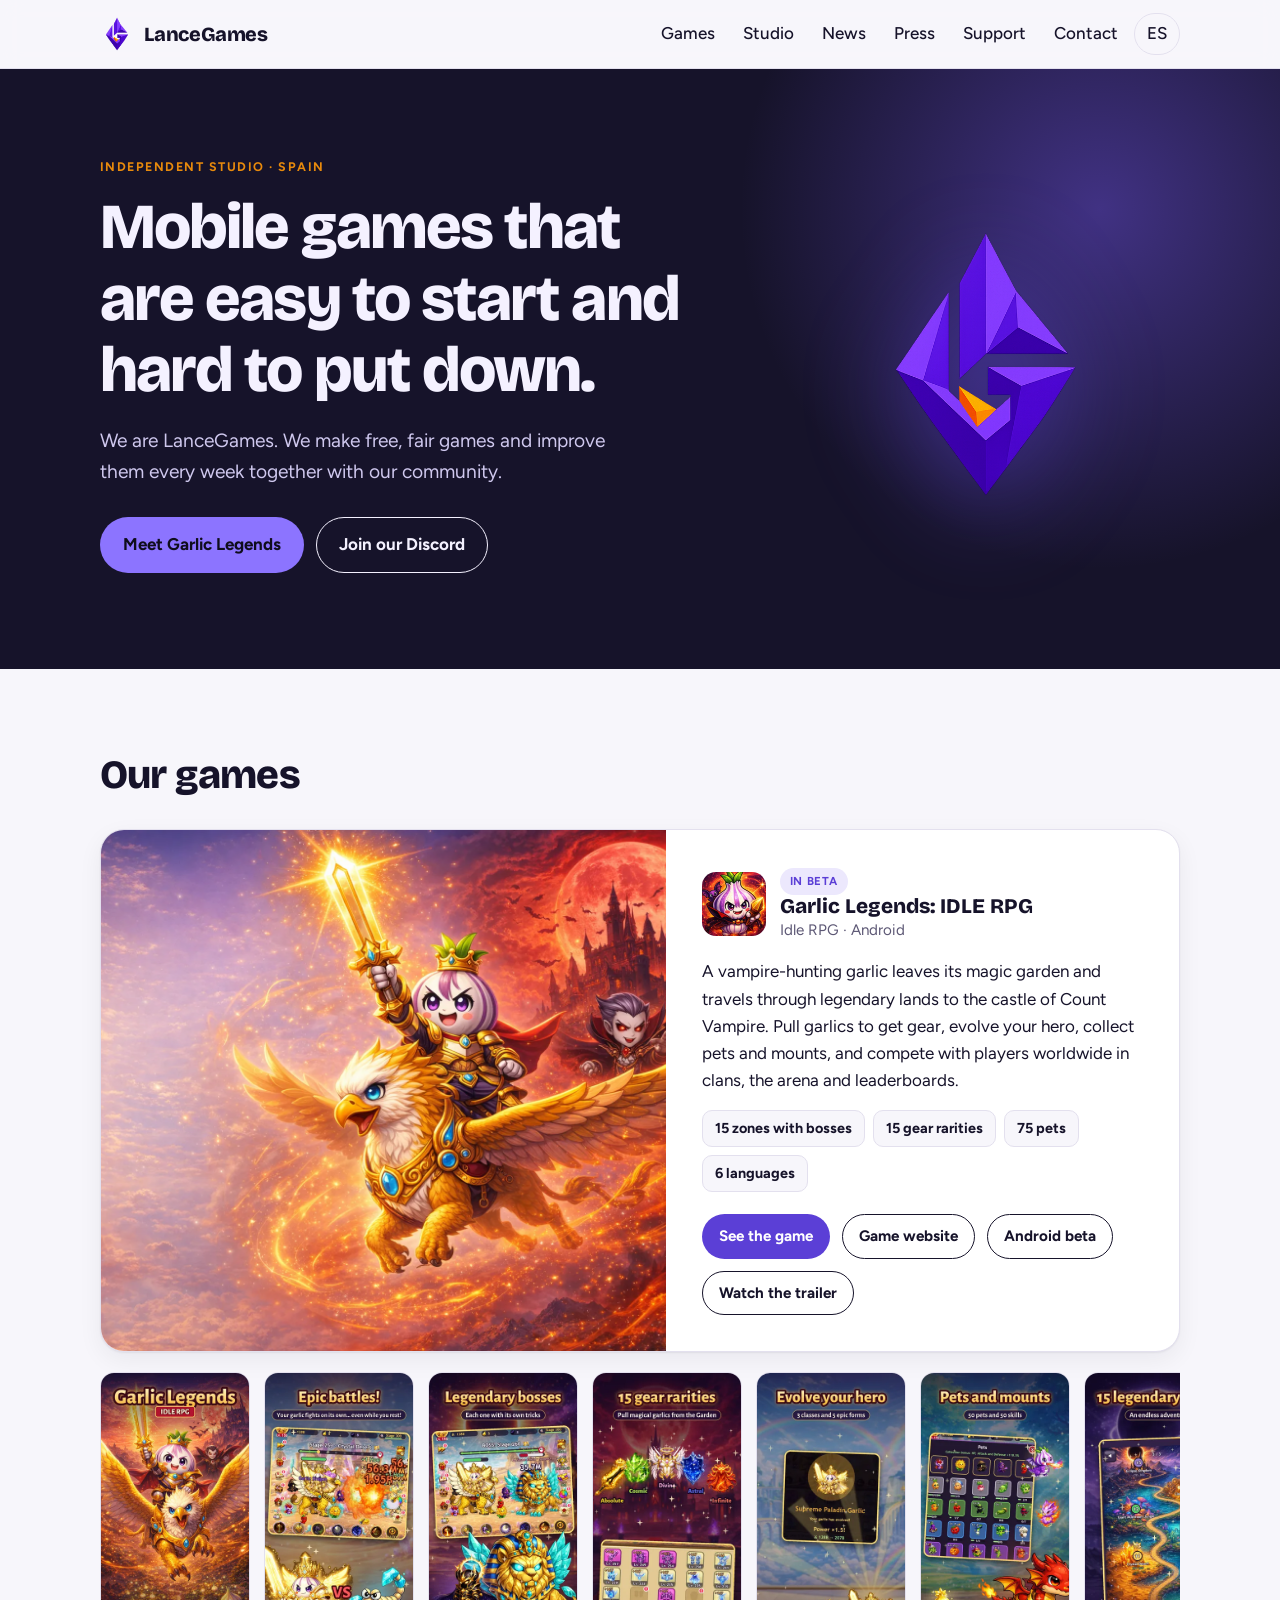
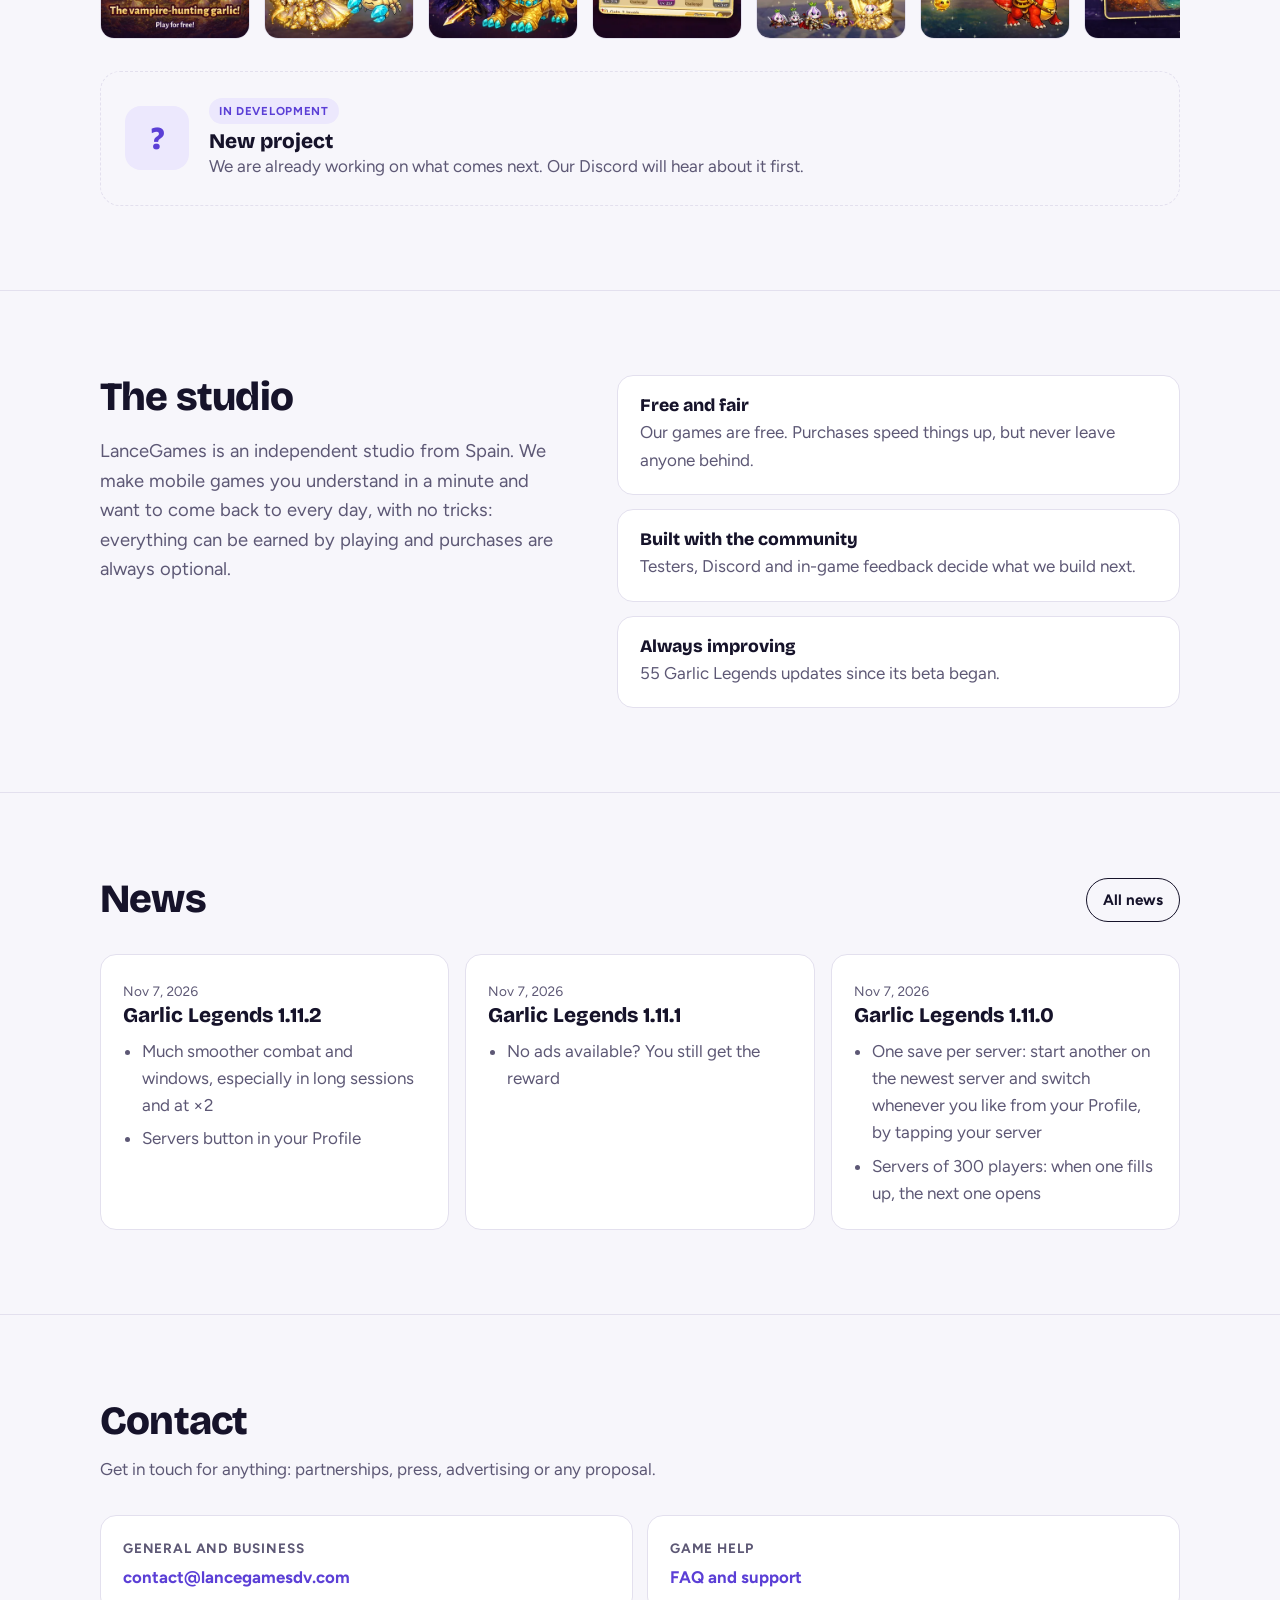
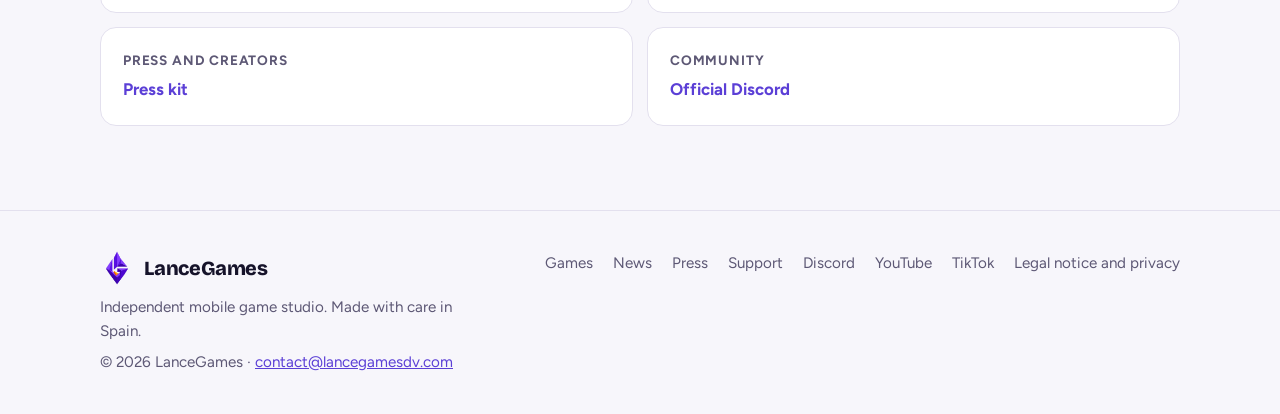
==== index.html @ 0fd57ece "Web al día: 15 zonas, 4 clases con 5 formas, lanzamiento el 30 de noviembre Co-Authored-By: Claude O" ====
<!doctype html>
<html lang="es">
<head>
<meta charset="utf-8">
<meta name="viewport" content="width=device-width, initial-scale=1, viewport-fit=cover">
<meta http-equiv="Content-Security-Policy" content="default-src 'self'; script-src 'self' 'sha256-s/x+4pMxtFVkarsVXzCmoJb3IsAWhH6FkjPe5+Dxxl4='; style-src 'self' 'unsafe-inline'; img-src 'self' data:; font-src 'self'; connect-src 'self'; object-src 'none'; base-uri 'self'; form-action 'none'; upgrade-insecure-requests">
<meta name="referrer" content="strict-origin-when-cross-origin">
<title>LanceGames · Estudio independiente de videojuegos</title>
<meta name="description" content="LanceGames es un estudio independiente español que crea juegos para móvil gratis y justos. Nuestro primer juego es Garlic Legends: IDLE RPG.">
<link rel="canonical" href="https://lancegamesdv.com/"><link rel="alternate" hreflang="es" href="https://lancegamesdv.com/"><link rel="alternate" hreflang="en" href="https://lancegamesdv.com/en/"><link rel="alternate" hreflang="x-default" href="https://lancegamesdv.com/">
<meta property="og:type" content="website"><meta property="og:site_name" content="LanceGames">
<meta property="og:title" content="LanceGames · Estudio independiente de videojuegos"><meta property="og:description" content="LanceGames es un estudio independiente español que crea juegos para móvil gratis y justos. Nuestro primer juego es Garlic Legends: IDLE RPG.">
<meta property="og:url" content="https://lancegamesdv.com/"><meta property="og:image" content="https://lancegamesdv.com/assets/img/og.jpg">
<meta name="twitter:card" content="summary_large_image">
<meta name="theme-color" content="#16132a">
<link rel="icon" type="image/png" sizes="32x32" href="/favicon-32.png"><link rel="icon" type="image/png" sizes="192x192" href="/favicon-192.png">
<link rel="apple-touch-icon" href="/apple-touch-icon.png">
<link rel="preload" href="/assets/fonts/BricolageGrotesque-800-latin.woff2" as="font" type="font/woff2" crossorigin>
<link rel="stylesheet" href="/assets/site.css">
<script type="application/ld+json">{"@context": "https://schema.org", "@type": "Organization", "name": "LanceGames", "url": "https://lancegamesdv.com", "logo": "https://lancegamesdv.com/assets/img/logo.png", "email": "contact@lancegamesdv.com", "sameAs": ["https://discord.gg/Q7ATe9JPTj", "https://www.youtube.com/@LanceGamesDV", "https://www.tiktok.com/@garliclegends"]}</script>
<script>(function(){try{if(localStorage.getItem('lang'))return}catch(e){}var l=(navigator.language||'es').toLowerCase();if(l.indexOf('es')!==0)location.replace('/en/')})();</script>
</head>
<body>
<a class="skip" href="#main">Saltar al contenido</a>
<header class="top"><div class="wrap">
  <a class="brand" href="/"><img src="/assets/img/logo-256.webp" alt="" width="34" height="34">LanceGames</a>
  <button class="menu-btn" type="button" aria-expanded="false" aria-controls="nav">Menú</button>
  <nav class="nav" id="nav" aria-label="Menú">
    <a href="/#juegos">Juegos</a>
    <a href="/#estudio">Estudio</a>
    <a href="/noticias/">Noticias</a>
    <a href="/prensa/">Prensa</a>
    <a href="/soporte/">Soporte</a>
    <a href="/#contacto">Contacto</a>
    <a class="lang" href="/en/" hreflang="en" data-lang-pick="en" lang="en">EN</a>
  </nav>
</div></header>
<main id="main">

<section class="hero"><div class="wrap">
  <div>
    <p class="eyebrow">Estudio independiente · España</p>
    <h1>Juegos para móvil fáciles de empezar y difíciles de soltar.</h1>
    <p class="lead">Somos LanceGames. Hacemos juegos gratis y justos, y los mejoramos cada semana junto a nuestra comunidad.</p>
    <div class="btns"><a class="btn primary" href="#juegos">Conoce Garlic Legends</a><a class="btn ghost" href="https://discord.gg/Q7ATe9JPTj">Únete al Discord</a></div>
  </div>
  <img class="mark" src="/assets/img/logo.png" alt="LanceGames" width="512" height="512">
</div></section>

<section class="block" id="juegos"><div class="wrap">
  <div class="head"><h2>Nuestros juegos</h2></div>
  <article class="game">
    <div class="art"><img src="/assets/img/gl-art.webp" alt="Garlic Legends: IDLE RPG" width="1600" height="1067"></div>
    <div class="info">
      <div class="title"><img src="/assets/img/gl-icon.webp" alt="" width="64" height="64"><div><span class="badge">En beta</span><h3>Garlic Legends: IDLE RPG</h3><p class="genre">RPG idle · Android</p></div></div>
      <p>Un ajo cazavampiros sale de su huerto mágico y viaja por lugares de leyenda hasta el castillo del Conde Vampiro. Arranca ajos para conseguir equipo, evoluciona a tu héroe, colecciona mascotas y monturas, y compite con jugadores de todo el mundo en clanes, arena y clasificaciones.</p>
      <ul class="chips"><li>15 zonas con jefes</li><li>15 rarezas de equipo</li><li>75 mascotas</li><li>6 idiomas</li></ul>
      <div class="btns" style="margin-top:6px">
        <a class="btn primary small" href="/garlic-legends/">Ver el juego</a>
        <a class="btn ghost small" href="/garlic-legends/">Web del juego</a>
        <a class="btn ghost small" href="/garlic-legends/beta/">Beta de Android</a>
        <a class="btn ghost small" href="https://youtu.be/ssCSiaLLrGQ">Ver el tráiler</a>
      </div>
    </div>
  </article>
  <div class="shots"><a href="/assets/img/shot-es-1.jpg"><img src="/assets/img/shot-es-1.webp" alt="Captura de Garlic Legends 1" width="360" height="640" loading="lazy"></a><a href="/assets/img/shot-es-2.jpg"><img src="/assets/img/shot-es-2.webp" alt="Captura de Garlic Legends 2" width="360" height="640" loading="lazy"></a><a href="/assets/img/shot-es-3.jpg"><img src="/assets/img/shot-es-3.webp" alt="Captura de Garlic Legends 3" width="360" height="640" loading="lazy"></a><a href="/assets/img/shot-es-4.jpg"><img src="/assets/img/shot-es-4.webp" alt="Captura de Garlic Legends 4" width="360" height="640" loading="lazy"></a><a href="/assets/img/shot-es-5.jpg"><img src="/assets/img/shot-es-5.webp" alt="Captura de Garlic Legends 5" width="360" height="640" loading="lazy"></a><a href="/assets/img/shot-es-6.jpg"><img src="/assets/img/shot-es-6.webp" alt="Captura de Garlic Legends 6" width="360" height="640" loading="lazy"></a><a href="/assets/img/shot-es-7.jpg"><img src="/assets/img/shot-es-7.webp" alt="Captura de Garlic Legends 7" width="360" height="640" loading="lazy"></a><a href="/assets/img/shot-es-8.jpg"><img src="/assets/img/shot-es-8.webp" alt="Captura de Garlic Legends 8" width="360" height="640" loading="lazy"></a></div>
  <div class="next"><div class="q" aria-hidden="true">?</div><div><span class="badge">En desarrollo</span><h3 style="margin-top:6px">Nuevo proyecto</h3><p>Ya estamos pensando en el siguiente. Lo contaremos primero en nuestro Discord.</p></div></div>
</div></section>

<section class="block" id="estudio"><div class="wrap studio">
  <div style="display:grid;gap:18px"><h2>El estudio</h2><p style="font-size:1.15rem;color:var(--muted)">LanceGames es un estudio independiente de España. Creamos juegos para móvil que se entienden en un minuto y que dan ganas de volver cada día, sin trampas: todo se puede conseguir jugando y las compras son siempre opcionales.</p></div>
  <div class="values"><div class="value"><h3>Gratis y justo</h3><p>Nuestros juegos son gratis. Lo que se compra adelanta, pero nunca deja a nadie fuera.</p></div><div class="value"><h3>Con la comunidad</h3><p>Probadores, Discord y comentarios desde el propio juego deciden qué hacemos después.</p></div><div class="value"><h3>Siempre mejorando</h3><p>55 actualizaciones de Garlic Legends desde que empezó su beta.</p></div></div>
</div></section>

<section class="block" id="noticias"><div class="wrap">
  <div class="head"><h2>Noticias</h2><a class="btn ghost small" href="/noticias/">Todas las noticias</a></div>
  <div class="news"><article class="post"><div><time datetime="2026-11-07">7 nov 2026</time><h3>Garlic Legends 1.11.2</h3></div><ul><li>Combate y ventanas mucho más fluidos, sobre todo en partidas largas y con el ×2</li><li>Botón Servidores en el Perfil</li></ul></article><article class="post"><div><time datetime="2026-11-07">7 nov 2026</time><h3>Garlic Legends 1.11.1</h3></div><ul><li>Si no hay ningún anuncio disponible, ahora recibes el premio igualmente</li></ul></article><article class="post"><div><time datetime="2026-11-07">7 nov 2026</time><h3>Garlic Legends 1.11.0</h3></div><ul><li>Una partida por servidor: empieza otra en el servidor nuevo y cambia cuando quieras desde el Perfil, tocando tu servidor</li><li>Servidores de 300 jugadores: al llenarse uno, se abre el siguiente</li></ul></article></div>
</div></section>

<section class="block" id="contacto"><div class="wrap">
  <div class="head"><div style="display:grid;gap:12px"><h2>Contacto</h2><p>Escríbenos para lo que necesites: colaboraciones, prensa, publicidad o cualquier propuesta.</p></div></div>
  <div class="contact"><a class="card-link" href="mailto:contact@lancegamesdv.com"><span>General y negocios</span><strong>contact@lancegamesdv.com</strong></a><a class="card-link" href="/soporte/"><span>Ayuda con el juego</span><strong>Preguntas frecuentes y soporte</strong></a><a class="card-link" href="/prensa/"><span>Prensa y creadores</span><strong>Kit de prensa</strong></a><a class="card-link" href="https://discord.gg/Q7ATe9JPTj"><span>Comunidad</span><strong>Discord oficial</strong></a></div>
</div></section>

</main>
<footer><div class="wrap">
  <div><a class="brand" href="/"><img src="/assets/img/logo-256.webp" alt="" width="34" height="34">LanceGames</a>
  <p style="margin-top:10px">Estudio independiente de videojuegos para móvil. Hecho con cariño en España.</p>
  <p style="margin-top:6px">© 2026 LanceGames · <a href="mailto:contact@lancegamesdv.com">contact@lancegamesdv.com</a></p></div>
  <nav aria-label="footer"><a href="/#juegos">Juegos</a><a href="/noticias/">Noticias</a><a href="/prensa/">Prensa</a><a href="/soporte/">Soporte</a><a href="https://discord.gg/Q7ATe9JPTj">Discord</a><a href="https://www.youtube.com/@LanceGamesDV">YouTube</a><a href="https://www.tiktok.com/@garliclegends">TikTok</a><a href="/legal/">Aviso legal y privacidad</a></nav>
</div></footer>
<script src="/assets/site.js" defer></script>
</body>
</html>
---- assets/site.css ----
@font-face{font-family:'Bricolage Grotesque';font-style:normal;font-weight:600;font-display:swap;src:url(/assets/fonts/BricolageGrotesque-600-latin-ext.woff2) format('woff2');unicode-range:U+0100-02BA, U+02BD-02C5, U+02C7-02CC, U+02CE-02D7, U+02DD-02FF, U+0304, U+0308, U+0329, U+1D00-1DBF, U+1E00-1E9F, U+1EF2-1EFF, U+2020, U+20A0-20AB, U+20AD-20C4, U+2113, U+2C60-2C7F, U+A720-A7FF;}
@font-face{font-family:'Bricolage Grotesque';font-style:normal;font-weight:600;font-display:swap;src:url(/assets/fonts/BricolageGrotesque-600-latin.woff2) format('woff2');unicode-range:U+0000-00FF, U+0131, U+0152-0153, U+02BB-02BC, U+02C6, U+02DA, U+02DC, U+0304, U+0308, U+0329, U+2000-206F, U+20AC, U+2122, U+2191, U+2193, U+2212, U+2215, U+FEFF, U+FFFD;}
@font-face{font-family:'Bricolage Grotesque';font-style:normal;font-weight:800;font-display:swap;src:url(/assets/fonts/BricolageGrotesque-800-latin-ext.woff2) format('woff2');unicode-range:U+0100-02BA, U+02BD-02C5, U+02C7-02CC, U+02CE-02D7, U+02DD-02FF, U+0304, U+0308, U+0329, U+1D00-1DBF, U+1E00-1E9F, U+1EF2-1EFF, U+2020, U+20A0-20AB, U+20AD-20C4, U+2113, U+2C60-2C7F, U+A720-A7FF;}
@font-face{font-family:'Bricolage Grotesque';font-style:normal;font-weight:800;font-display:swap;src:url(/assets/fonts/BricolageGrotesque-800-latin.woff2) format('woff2');unicode-range:U+0000-00FF, U+0131, U+0152-0153, U+02BB-02BC, U+02C6, U+02DA, U+02DC, U+0304, U+0308, U+0329, U+2000-206F, U+20AC, U+2122, U+2191, U+2193, U+2212, U+2215, U+FEFF, U+FFFD;}
@font-face{font-family:'Figtree';font-style:normal;font-weight:400;font-display:swap;src:url(/assets/fonts/Figtree-400-latin-ext.woff2) format('woff2');unicode-range:U+0100-02BA, U+02BD-02C5, U+02C7-02CC, U+02CE-02D7, U+02DD-02FF, U+0304, U+0308, U+0329, U+1D00-1DBF, U+1E00-1E9F, U+1EF2-1EFF, U+2020, U+20A0-20AB, U+20AD-20C4, U+2113, U+2C60-2C7F, U+A720-A7FF;}
@font-face{font-family:'Figtree';font-style:normal;font-weight:400;font-display:swap;src:url(/assets/fonts/Figtree-400-latin.woff2) format('woff2');unicode-range:U+0000-00FF, U+0131, U+0152-0153, U+02BB-02BC, U+02C6, U+02DA, U+02DC, U+0304, U+0308, U+0329, U+2000-206F, U+20AC, U+2122, U+2191, U+2193, U+2212, U+2215, U+FEFF, U+FFFD;}
@font-face{font-family:'Figtree';font-style:normal;font-weight:500;font-display:swap;src:url(/assets/fonts/Figtree-500-latin-ext.woff2) format('woff2');unicode-range:U+0100-02BA, U+02BD-02C5, U+02C7-02CC, U+02CE-02D7, U+02DD-02FF, U+0304, U+0308, U+0329, U+1D00-1DBF, U+1E00-1E9F, U+1EF2-1EFF, U+2020, U+20A0-20AB, U+20AD-20C4, U+2113, U+2C60-2C7F, U+A720-A7FF;}
@font-face{font-family:'Figtree';font-style:normal;font-weight:500;font-display:swap;src:url(/assets/fonts/Figtree-500-latin.woff2) format('woff2');unicode-range:U+0000-00FF, U+0131, U+0152-0153, U+02BB-02BC, U+02C6, U+02DA, U+02DC, U+0304, U+0308, U+0329, U+2000-206F, U+20AC, U+2122, U+2191, U+2193, U+2212, U+2215, U+FEFF, U+FFFD;}
@font-face{font-family:'Figtree';font-style:normal;font-weight:700;font-display:swap;src:url(/assets/fonts/Figtree-700-latin-ext.woff2) format('woff2');unicode-range:U+0100-02BA, U+02BD-02C5, U+02C7-02CC, U+02CE-02D7, U+02DD-02FF, U+0304, U+0308, U+0329, U+1D00-1DBF, U+1E00-1E9F, U+1EF2-1EFF, U+2020, U+20A0-20AB, U+20AD-20C4, U+2113, U+2C60-2C7F, U+A720-A7FF;}
@font-face{font-family:'Figtree';font-style:normal;font-weight:700;font-display:swap;src:url(/assets/fonts/Figtree-700-latin.woff2) format('woff2');unicode-range:U+0000-00FF, U+0131, U+0152-0153, U+02BB-02BC, U+02C6, U+02DA, U+02DC, U+0304, U+0308, U+0329, U+2000-206F, U+20AC, U+2122, U+2191, U+2193, U+2212, U+2215, U+FEFF, U+FFFD;}

/* Estudio indie limpio: tinta violeta, papel claro, un acento ámbar (sale del logotipo). */
:root{
  --bg:#f7f6fb; --surface:#ffffff; --ink:#16132a; --muted:#5d5875; --line:#e3e0ee;
  --brand:#5b3fd6; --brand-ink:#ffffff; --brand-soft:#ece8fd; --accent:#e88a0c; --hero:#16132a; --hero-ink:#f4f1ff;
  --font-display:'Bricolage Grotesque','Segoe UI',system-ui,sans-serif; --font-body:'Figtree','Segoe UI',system-ui,sans-serif;
  --radius:16px; --shadow:0 1px 2px rgba(22,19,42,.06),0 8px 24px rgba(22,19,42,.06);
}
@media (prefers-color-scheme: dark){:root:not([data-theme="light"]){
  --bg:#0f0d1c; --surface:#18152b; --ink:#f1eefb; --muted:#aaa4c4; --line:#2b2645;
  --brand:#8c74ff; --brand-ink:#0f0d1c; --brand-soft:#241d47; --accent:#f5a524; --hero:#0b0a16; --hero-ink:#f4f1ff;
  --shadow:0 1px 2px rgba(0,0,0,.3),0 8px 24px rgba(0,0,0,.25); color-scheme:dark}}
:root[data-theme="dark"]{
  --bg:#0f0d1c; --surface:#18152b; --ink:#f1eefb; --muted:#aaa4c4; --line:#2b2645;
  --brand:#8c74ff; --brand-ink:#0f0d1c; --brand-soft:#241d47; --accent:#f5a524; --hero:#0b0a16; --hero-ink:#f4f1ff;
  --shadow:0 1px 2px rgba(0,0,0,.3),0 8px 24px rgba(0,0,0,.25); color-scheme:dark}
*{box-sizing:border-box}
html{scroll-behavior:smooth;-webkit-text-size-adjust:100%}
body{margin:0;background:var(--bg);color:var(--ink);font:400 17px/1.6 var(--font-body)}
img{max-width:100%;height:auto;display:block}
a{color:var(--brand)}
a:focus-visible,button:focus-visible,summary:focus-visible{outline:3px solid var(--accent);outline-offset:3px;border-radius:6px}
.wrap{max-width:1120px;margin-inline:auto;padding-left:max(20px,env(safe-area-inset-left,0px));padding-right:max(20px,env(safe-area-inset-right,0px))}
.skip{position:absolute;left:-999px;top:8px;background:var(--surface);padding:8px 12px;z-index:30}
.skip:focus{left:12px}
h1,h2,h3{font-family:var(--font-display);line-height:1.12;text-wrap:balance;margin:0}
h2{font-size:clamp(1.8rem,3.2vw,2.5rem);font-weight:800;letter-spacing:-.02em}
h3{font-size:1.3rem;font-weight:800}
p{margin:0}
.eyebrow{font-size:.78rem;font-weight:700;letter-spacing:.12em;text-transform:uppercase;color:var(--accent)}
/* Cabecera */
.top{position:sticky;top:0;z-index:20;background:color-mix(in srgb,var(--bg) 88%,transparent);backdrop-filter:blur(10px);border-bottom:1px solid var(--line)}
body::before{content:"";position:fixed;inset:0 0 auto;height:env(safe-area-inset-top,0px);background:var(--bg);z-index:21}
.top .wrap{display:flex;align-items:center;gap:20px;min-height:68px}
.brand{display:flex;align-items:center;gap:10px;text-decoration:none;color:var(--ink);font:800 1.25rem var(--font-display);letter-spacing:-.01em}
.brand img{width:34px;height:34px}
.nav{display:flex;gap:4px;margin-left:auto;align-items:center}
.nav a{color:var(--ink);text-decoration:none;font-weight:500;padding:8px 12px;border-radius:999px}
.nav a:hover{background:var(--brand-soft)}
.lang{font-weight:700;border:1px solid var(--line);padding:6px 12px!important}
.menu-btn{display:none;margin-left:auto;background:none;border:1px solid var(--line);color:var(--ink);border-radius:999px;padding:8px 14px;font:600 .95rem var(--font-body);cursor:pointer}
@media (max-width:820px){
  .menu-btn{display:block}
  .nav{display:none;position:absolute;left:0;right:0;top:100%;flex-direction:column;align-items:stretch;background:var(--bg);border-bottom:1px solid var(--line);padding:8px max(20px,env(safe-area-inset-right,0px)) 16px max(20px,env(safe-area-inset-left,0px));gap:2px}
  .nav.open{display:flex}
  .nav a{padding:12px}
  .lang{align-self:flex-start}
}
/* Portada */
.hero{background:var(--hero);color:var(--hero-ink);position:relative;overflow:hidden}
.hero::after{content:"";position:absolute;width:720px;height:720px;right:-180px;top:-220px;background:radial-gradient(closest-side,rgba(124,92,255,.42),transparent);pointer-events:none}
.hero .wrap{display:grid;grid-template-columns:1.25fr .75fr;gap:40px;align-items:center;padding-block:88px 96px;position:relative;z-index:1}
.hero h1{font-size:clamp(2.3rem,5.2vw,4rem);font-weight:800;letter-spacing:-.03em;margin-top:14px}
.hero p.lead{font-size:1.2rem;color:#cfc8ee;margin-top:20px;max-width:46ch}
.hero .mark{justify-self:center;width:min(300px,70%);filter:drop-shadow(0 20px 50px rgba(110,80,255,.45))}
.btns{display:flex;flex-wrap:wrap;gap:12px;margin-top:30px}
.btn{display:inline-flex;align-items:center;gap:8px;padding:13px 22px;border-radius:999px;font-weight:700;text-decoration:none;border:1.5px solid transparent;transition:transform .15s ease}
.btn:hover{transform:translateY(-1px)}
.btn.primary{background:var(--brand);color:var(--brand-ink)}
.hero .btn.primary{background:#8c74ff;color:#0f0d1c}
.btn.ghost{border-color:currentColor;color:inherit}
.btn.small{padding:9px 16px;font-size:.95rem}
@media (max-width:820px){.hero .wrap{grid-template-columns:1fr;padding-block:56px 64px}.hero .mark{order:-1;width:140px;justify-self:start}}
/* Secciones */
section.block{padding-block:84px}
section.block + section.block{border-top:1px solid var(--line)}
.head{display:flex;justify-content:space-between;align-items:end;gap:16px;flex-wrap:wrap;margin-bottom:32px}
.head p{color:var(--muted);max-width:60ch}
/* Juego destacado */
.game{display:grid;grid-template-columns:1.1fr 1fr;background:var(--surface);border:1px solid var(--line);border-radius:24px;overflow:hidden;box-shadow:var(--shadow)}
.game .art{position:relative;min-height:320px;background:#1b1238}
.game .art img{width:100%;height:100%;object-fit:cover}
.game .info{padding:36px;display:grid;gap:16px;align-content:start}
.game .title{display:flex;gap:14px;align-items:center}
.game .title img{width:64px;height:64px;border-radius:14px}
.game .genre{color:var(--muted);font-size:.95rem}
.badge{display:inline-block;font-size:.72rem;font-weight:700;letter-spacing:.06em;text-transform:uppercase;padding:4px 10px;border-radius:999px;background:var(--brand-soft);color:var(--brand)}
.chips{display:flex;flex-wrap:wrap;gap:8px;padding:0;margin:0;list-style:none}
.chips li{font-size:.9rem;font-weight:600;padding:6px 12px;border-radius:10px;background:var(--bg);border:1px solid var(--line)}
@media (max-width:900px){.game{grid-template-columns:1fr}.game .info{padding:24px}}
.shots{display:grid;grid-auto-flow:column;grid-auto-columns:minmax(150px,1fr);gap:14px;overflow-x:auto;padding:20px 2px 8px;scroll-snap-type:x mandatory}
.shots a{scroll-snap-align:start;border-radius:14px;overflow:hidden;border:1px solid var(--line);aspect-ratio:9/16;background:var(--surface)}
.shots img{width:100%;height:100%;object-fit:cover}
.next{margin-top:24px;display:flex;gap:20px;align-items:center;padding:24px;border:1.5px dashed var(--line);border-radius:20px}
.next .q{flex:none;width:64px;height:64px;border-radius:16px;display:grid;place-items:center;background:var(--brand-soft);color:var(--brand);font:800 2rem var(--font-display)}
.next p{color:var(--muted)}
/* Estudio */
.studio{display:grid;grid-template-columns:1fr 1.2fr;gap:48px;align-items:start}
.studio > p{font-size:1.15rem;color:var(--muted)}
.values{display:grid;gap:14px}
.value{padding:20px 22px;background:var(--surface);border:1px solid var(--line);border-radius:var(--radius)}
.value h3{font-size:1.1rem;margin-bottom:4px}
.value p{color:var(--muted)}
@media (max-width:820px){.studio{grid-template-columns:1fr;gap:28px}}
/* Noticias */
.news{display:grid;grid-template-columns:repeat(auto-fit,minmax(min(100%,300px),1fr));gap:16px}
.post{background:var(--surface);border:1px solid var(--line);border-radius:var(--radius);padding:22px;display:grid;gap:10px;align-content:start}
.post time{font-size:.85rem;color:var(--muted);font-variant-numeric:tabular-nums}
.post ul{margin:0;padding-left:1.1em;color:var(--muted);display:grid;gap:6px}
.list .post{grid-template-columns:180px 1fr;gap:24px}
.list .news{grid-template-columns:1fr}
@media (max-width:700px){.list .post{grid-template-columns:1fr;gap:8px}}
/* Contacto */
.contact{display:grid;grid-template-columns:repeat(auto-fit,minmax(min(100%,400px),1fr));gap:14px}
.card-link{display:grid;gap:4px;padding:22px;background:var(--surface);border:1px solid var(--line);border-radius:var(--radius);text-decoration:none;color:var(--ink);transition:border-color .15s ease}
.card-link:hover{border-color:var(--brand)}
.card-link span{font-size:.85rem;color:var(--muted);font-weight:600;text-transform:uppercase;letter-spacing:.06em}
.card-link strong{font-size:1.05rem;overflow-wrap:anywhere;color:var(--brand)}
/* Páginas interiores */
.page-head{padding-block:64px 24px}
.page-head h1{font-size:clamp(2.2rem,4.6vw,3.4rem);font-weight:800;letter-spacing:-.03em}
.page-head p{color:var(--muted);font-size:1.15rem;margin-top:14px;max-width:62ch}
.page{padding-bottom:84px;display:grid;gap:56px}
.page section{display:grid;gap:18px}
.facts{display:grid;grid-template-columns:auto 1fr;gap:0;border:1px solid var(--line);border-radius:var(--radius);overflow:hidden;background:var(--surface)}
.facts dt,.facts dd{margin:0;padding:12px 18px;border-bottom:1px solid var(--line)}
.facts dt{font-weight:700;color:var(--muted)}
.facts dd{overflow-wrap:anywhere}
.facts dt:nth-last-of-type(1),.facts dd:last-of-type{border-bottom:0}
@media (max-width:560px){.facts{grid-template-columns:1fr}.facts dt{border-bottom:0;padding-bottom:0}}
.feat{margin:0;padding-left:1.2em;display:grid;gap:8px}
.downloads{display:grid;grid-template-columns:repeat(auto-fit,minmax(min(100%,220px),1fr));gap:14px}
.dl{background:var(--surface);border:1px solid var(--line);border-radius:var(--radius);padding:14px;display:grid;gap:10px}
.dl .thumb{aspect-ratio:16/10;border-radius:10px;background:var(--bg) center/contain no-repeat;border:1px solid var(--line)}
.trailer{position:relative;display:block;border-radius:20px;overflow:hidden;max-width:760px;border:1px solid var(--line)}
.trailer::after{content:"▶";position:absolute;inset:0;margin:auto;width:76px;height:76px;border-radius:50%;display:grid;place-items:center;background:rgba(15,13,28,.75);color:#fff;font-size:1.8rem;padding-left:6px}
.gallery{display:grid;grid-template-columns:repeat(auto-fill,minmax(150px,1fr));gap:14px}
.gallery a{border-radius:14px;overflow:hidden;border:1px solid var(--line);aspect-ratio:9/16}
.gallery img{width:100%;height:100%;object-fit:cover}
details{background:var(--surface);border:1px solid var(--line);border-radius:var(--radius);padding:0 20px}
summary{cursor:pointer;font-weight:700;padding:18px 0;list-style:none;display:flex;justify-content:space-between;gap:16px}
summary::after{content:"+";color:var(--brand);font-size:1.3rem;line-height:1}
details[open] summary::after{content:"–"}
details p{padding-bottom:18px;color:var(--muted)}
.faq{display:grid;gap:10px;max-width:820px}
.prose{max-width:760px;display:grid;gap:14px;color:var(--muted)}
.prose h2{color:var(--ink);font-size:1.5rem;margin-top:12px}
/* Pie */
footer{border-top:1px solid var(--line);padding-block:40px;color:var(--muted);font-size:.95rem}
footer .wrap{display:grid;grid-template-columns:1.2fr 2fr;gap:28px}
footer nav{display:flex;flex-wrap:wrap;gap:8px 20px;justify-content:flex-end;align-content:start}
footer nav a{color:var(--muted);text-decoration:none}
footer nav a:hover{color:var(--ink)}
@media (max-width:700px){footer .wrap{grid-template-columns:1fr}footer nav{justify-content:flex-start}}
@media (prefers-reduced-motion: reduce){html{scroll-behavior:auto}.btn{transition:none}}
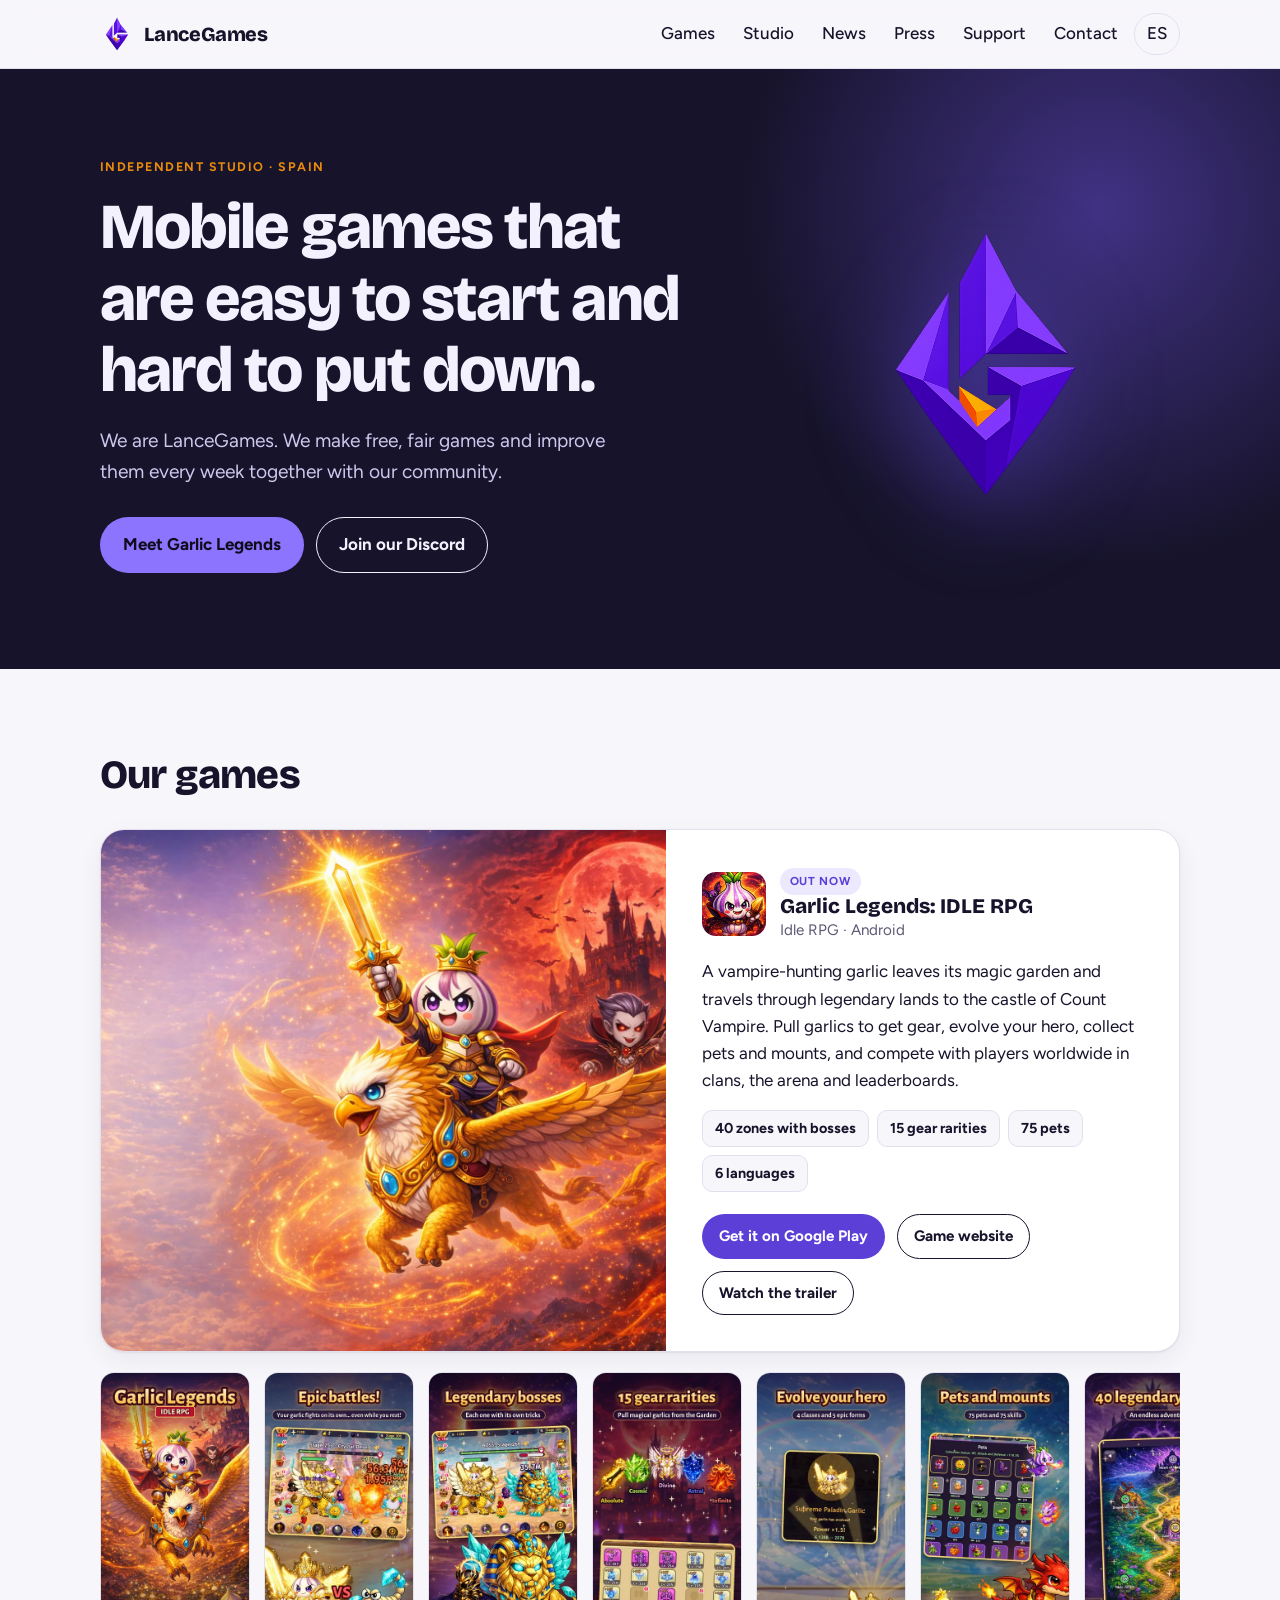
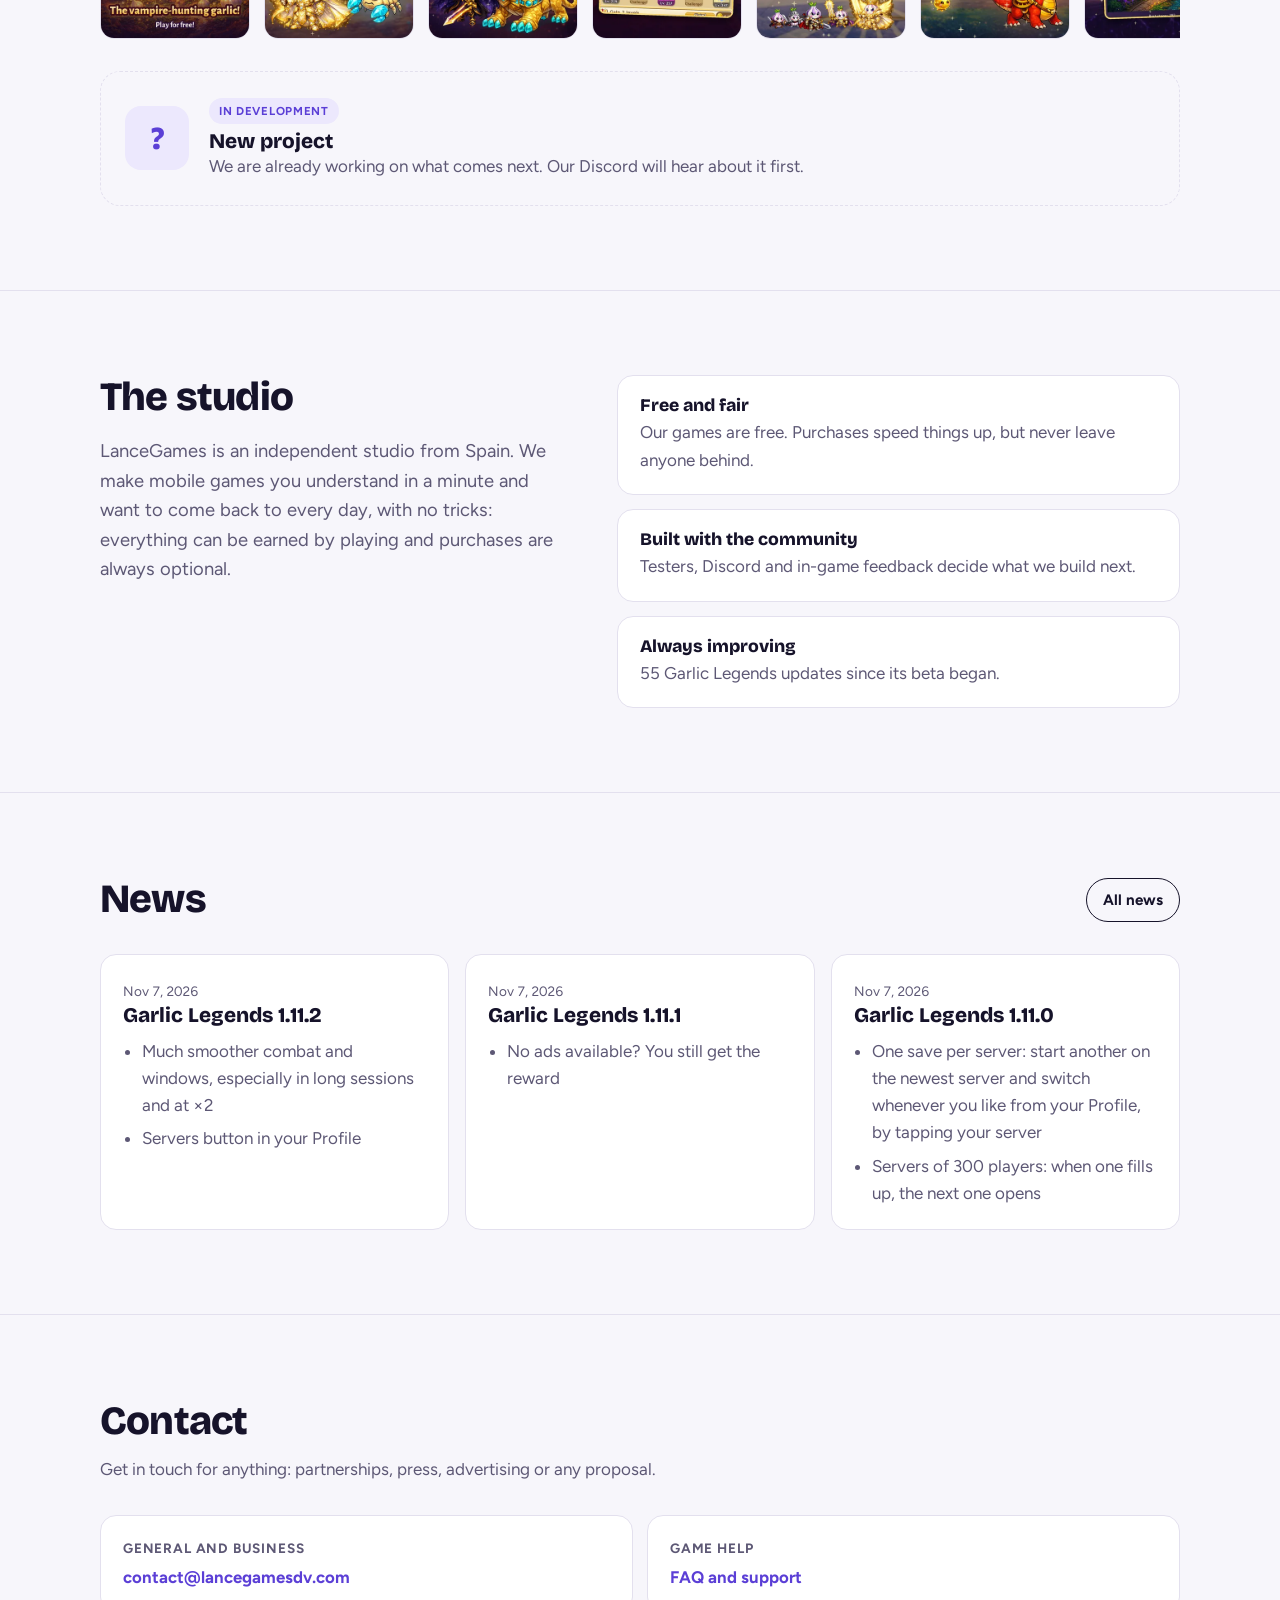
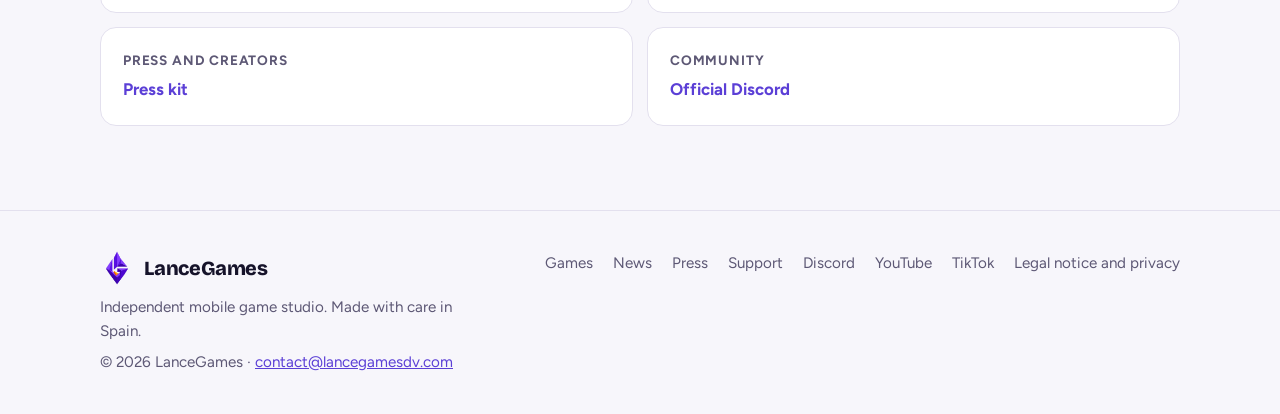
==== commit 5d2ea6f2: "Garlic Legends ya disponible en Google Play" ====
--- a/index.html
+++ b/index.html
@@ -52,13 +52,13 @@
   <article class="game">
     <div class="art"><img src="/assets/img/gl-art.webp" alt="Garlic Legends: IDLE RPG" width="1600" height="1067"></div>
     <div class="info">
-      <div class="title"><img src="/assets/img/gl-icon.webp" alt="" width="64" height="64"><div><span class="badge">En beta</span><h3>Garlic Legends: IDLE RPG</h3><p class="genre">RPG idle · Android</p></div></div>
+      <div class="title"><img src="/assets/img/gl-icon.webp" alt="" width="64" height="64"><div><span class="badge">Ya disponible</span><h3>Garlic Legends: IDLE RPG</h3><p class="genre">RPG idle · Android</p></div></div>
       <p>Un ajo cazavampiros sale de su huerto mágico y viaja por lugares de leyenda hasta el castillo del Conde Vampiro. Arranca ajos para conseguir equipo, evoluciona a tu héroe, colecciona mascotas y monturas, y compite con jugadores de todo el mundo en clanes, arena y clasificaciones.</p>
-      <ul class="chips"><li>15 zonas con jefes</li><li>15 rarezas de equipo</li><li>75 mascotas</li><li>6 idiomas</li></ul>
+      <ul class="chips"><li>40 zonas con jefes</li><li>15 rarezas de equipo</li><li>75 mascotas</li><li>6 idiomas</li></ul>
       <div class="btns" style="margin-top:6px">
-        <a class="btn primary small" href="/garlic-legends/">Ver el juego</a>
+        <a class="btn primary small" href="https://play.google.com/store/apps/details?id=com.garliclegends.idlerpg">Descargar en Google Play</a>
         <a class="btn ghost small" href="/garlic-legends/">Web del juego</a>
-        <a class="btn ghost small" href="/garlic-legends/beta/">Beta de Android</a>
+        
         <a class="btn ghost small" href="https://youtu.be/ssCSiaLLrGQ">Ver el tráiler</a>
       </div>
     </div>
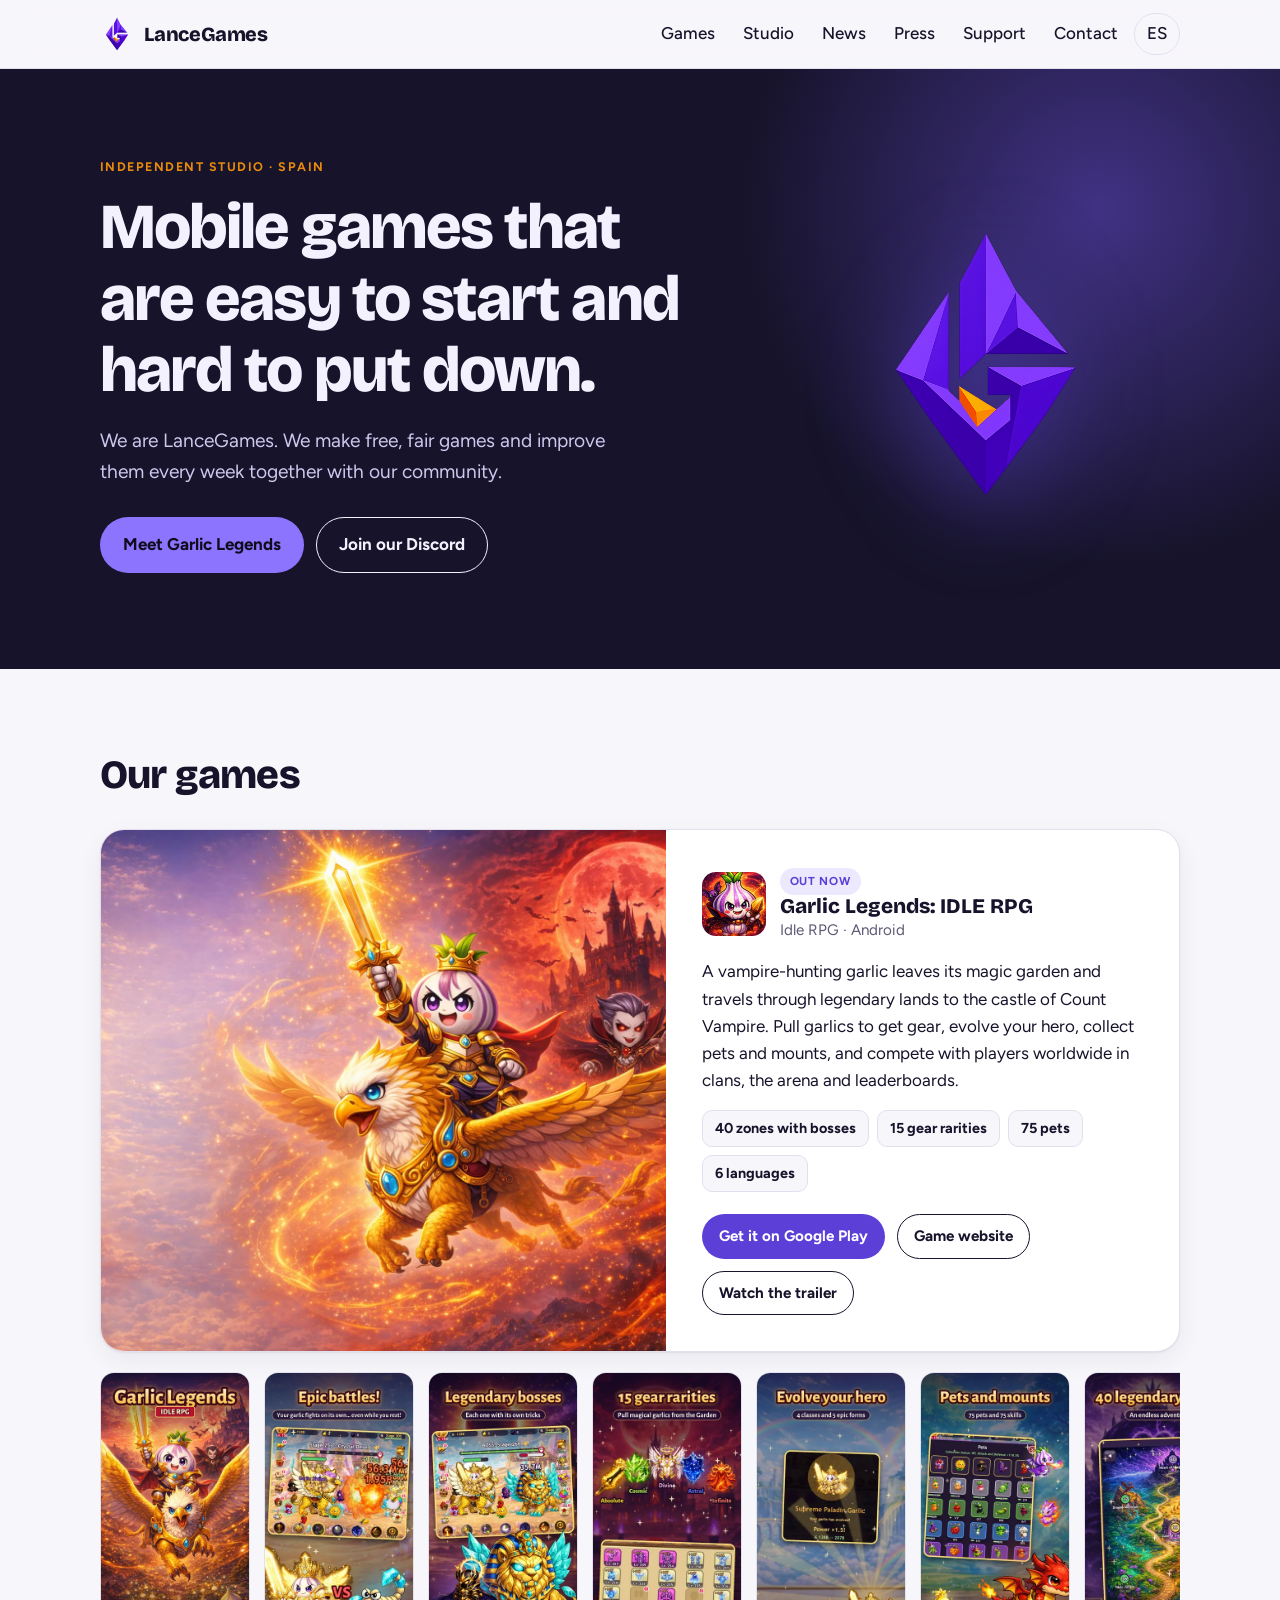
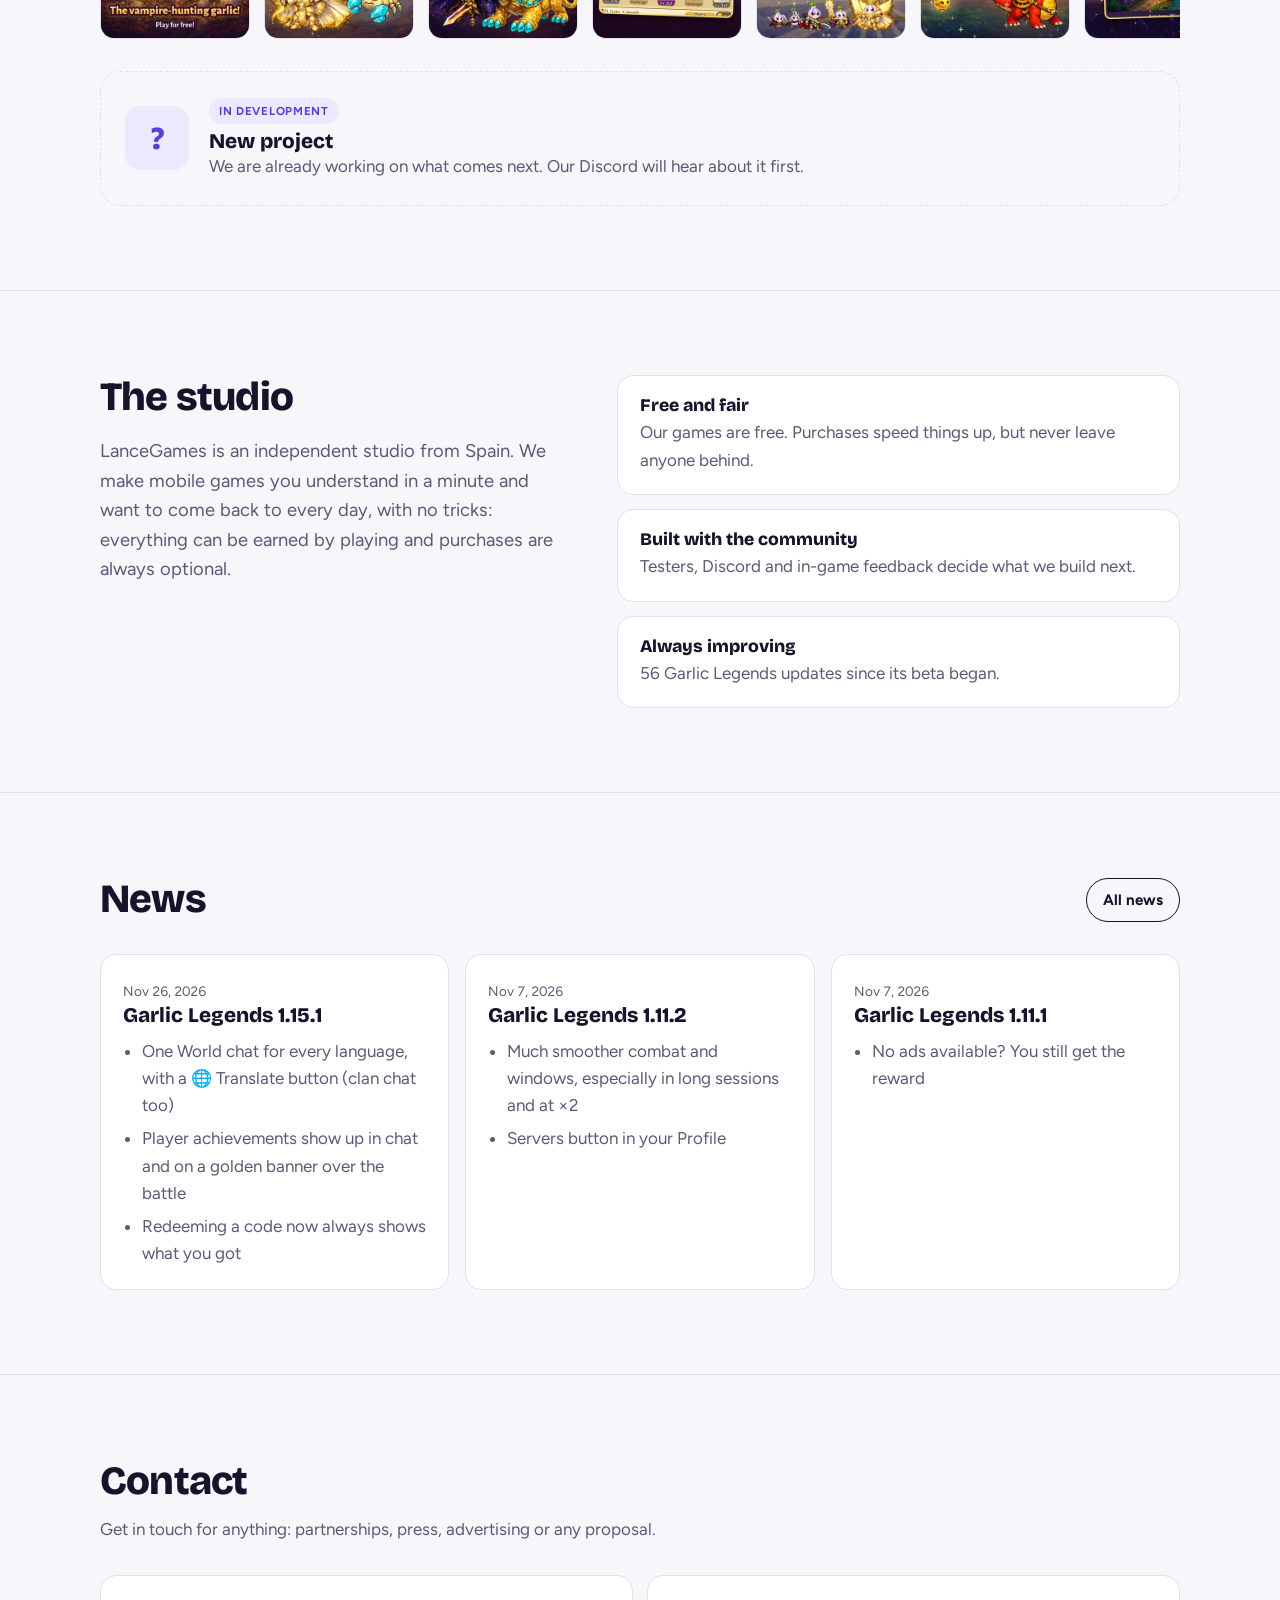
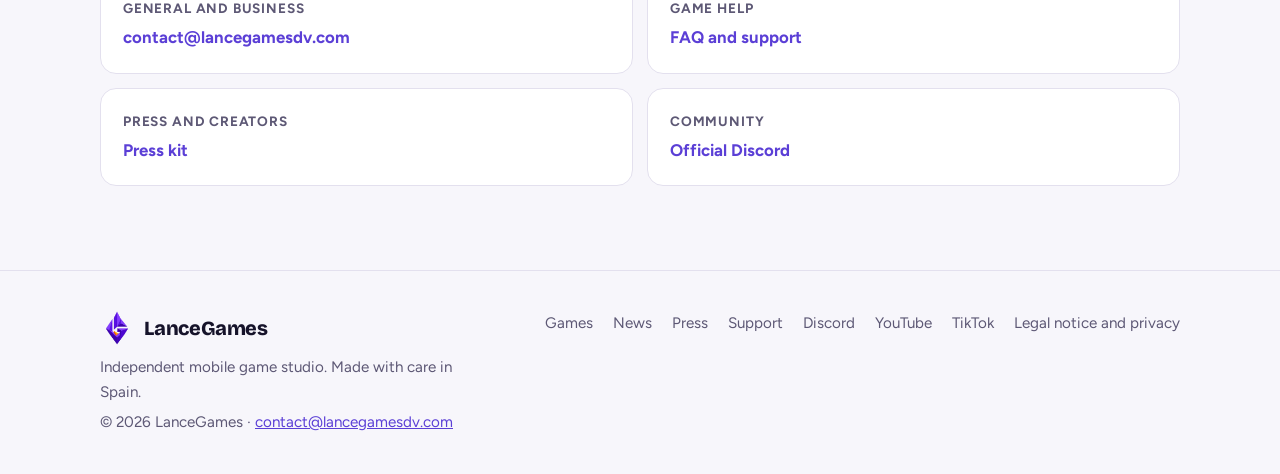
==== commit 5e704a75: "Novedades de la versión 1.15.1" ====
--- a/index.html
+++ b/index.html
@@ -59,7 +59,7 @@
         <a class="btn primary small" href="https://play.google.com/store/apps/details?id=com.garliclegends.idlerpg">Descargar en Google Play</a>
         <a class="btn ghost small" href="/garlic-legends/">Web del juego</a>
         
-        <a class="btn ghost small" href="https://youtu.be/ssCSiaLLrGQ">Ver el tráiler</a>
+        <a class="btn ghost small" href="https://youtu.be/VKciVVZRQVk">Ver el tráiler</a>
       </div>
     </div>
   </article>
@@ -69,12 +69,12 @@
 
 <section class="block" id="estudio"><div class="wrap studio">
   <div style="display:grid;gap:18px"><h2>El estudio</h2><p style="font-size:1.15rem;color:var(--muted)">LanceGames es un estudio independiente de España. Creamos juegos para móvil que se entienden en un minuto y que dan ganas de volver cada día, sin trampas: todo se puede conseguir jugando y las compras son siempre opcionales.</p></div>
-  <div class="values"><div class="value"><h3>Gratis y justo</h3><p>Nuestros juegos son gratis. Lo que se compra adelanta, pero nunca deja a nadie fuera.</p></div><div class="value"><h3>Con la comunidad</h3><p>Probadores, Discord y comentarios desde el propio juego deciden qué hacemos después.</p></div><div class="value"><h3>Siempre mejorando</h3><p>55 actualizaciones de Garlic Legends desde que empezó su beta.</p></div></div>
+  <div class="values"><div class="value"><h3>Gratis y justo</h3><p>Nuestros juegos son gratis. Lo que se compra adelanta, pero nunca deja a nadie fuera.</p></div><div class="value"><h3>Con la comunidad</h3><p>Probadores, Discord y comentarios desde el propio juego deciden qué hacemos después.</p></div><div class="value"><h3>Siempre mejorando</h3><p>56 actualizaciones de Garlic Legends desde que empezó su beta.</p></div></div>
 </div></section>
 
 <section class="block" id="noticias"><div class="wrap">
   <div class="head"><h2>Noticias</h2><a class="btn ghost small" href="/noticias/">Todas las noticias</a></div>
-  <div class="news"><article class="post"><div><time datetime="2026-11-07">7 nov 2026</time><h3>Garlic Legends 1.11.2</h3></div><ul><li>Combate y ventanas mucho más fluidos, sobre todo en partidas largas y con el ×2</li><li>Botón Servidores en el Perfil</li></ul></article><article class="post"><div><time datetime="2026-11-07">7 nov 2026</time><h3>Garlic Legends 1.11.1</h3></div><ul><li>Si no hay ningún anuncio disponible, ahora recibes el premio igualmente</li></ul></article><article class="post"><div><time datetime="2026-11-07">7 nov 2026</time><h3>Garlic Legends 1.11.0</h3></div><ul><li>Una partida por servidor: empieza otra en el servidor nuevo y cambia cuando quieras desde el Perfil, tocando tu servidor</li><li>Servidores de 300 jugadores: al llenarse uno, se abre el siguiente</li></ul></article></div>
+  <div class="news"><article class="post"><div><time datetime="2026-11-26">26 nov 2026</time><h3>Garlic Legends 1.15.1</h3></div><ul><li>Un solo chat Mundial para todos los idiomas, con botón 🌐 Traducir (también en el chat del clan)</li><li>Los logros de los jugadores salen en el chat y en una cinta dorada sobre el combate</li><li>Al canjear un código ya se ve siempre lo que te ha dado</li></ul></article><article class="post"><div><time datetime="2026-11-07">7 nov 2026</time><h3>Garlic Legends 1.11.2</h3></div><ul><li>Combate y ventanas mucho más fluidos, sobre todo en partidas largas y con el ×2</li><li>Botón Servidores en el Perfil</li></ul></article><article class="post"><div><time datetime="2026-11-07">7 nov 2026</time><h3>Garlic Legends 1.11.1</h3></div><ul><li>Si no hay ningún anuncio disponible, ahora recibes el premio igualmente</li></ul></article></div>
 </div></section>
 
 <section class="block" id="contacto"><div class="wrap">
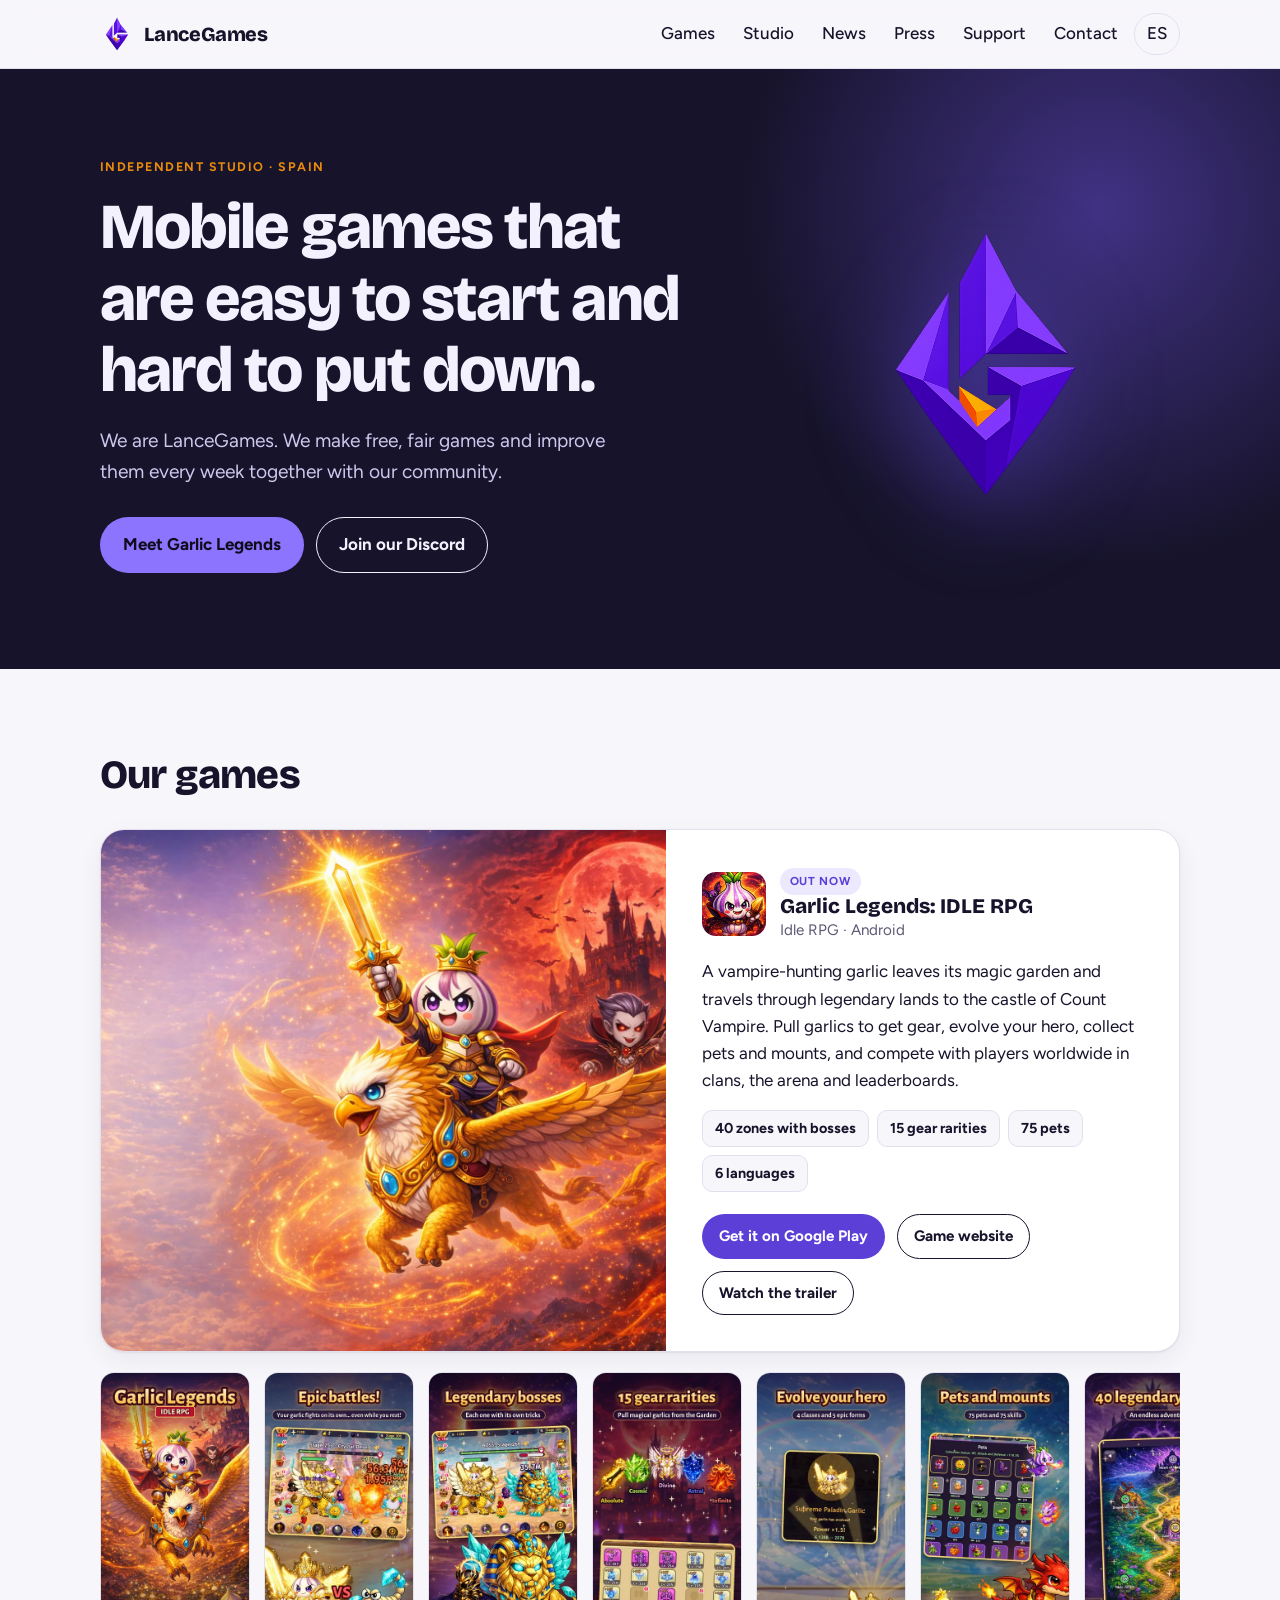
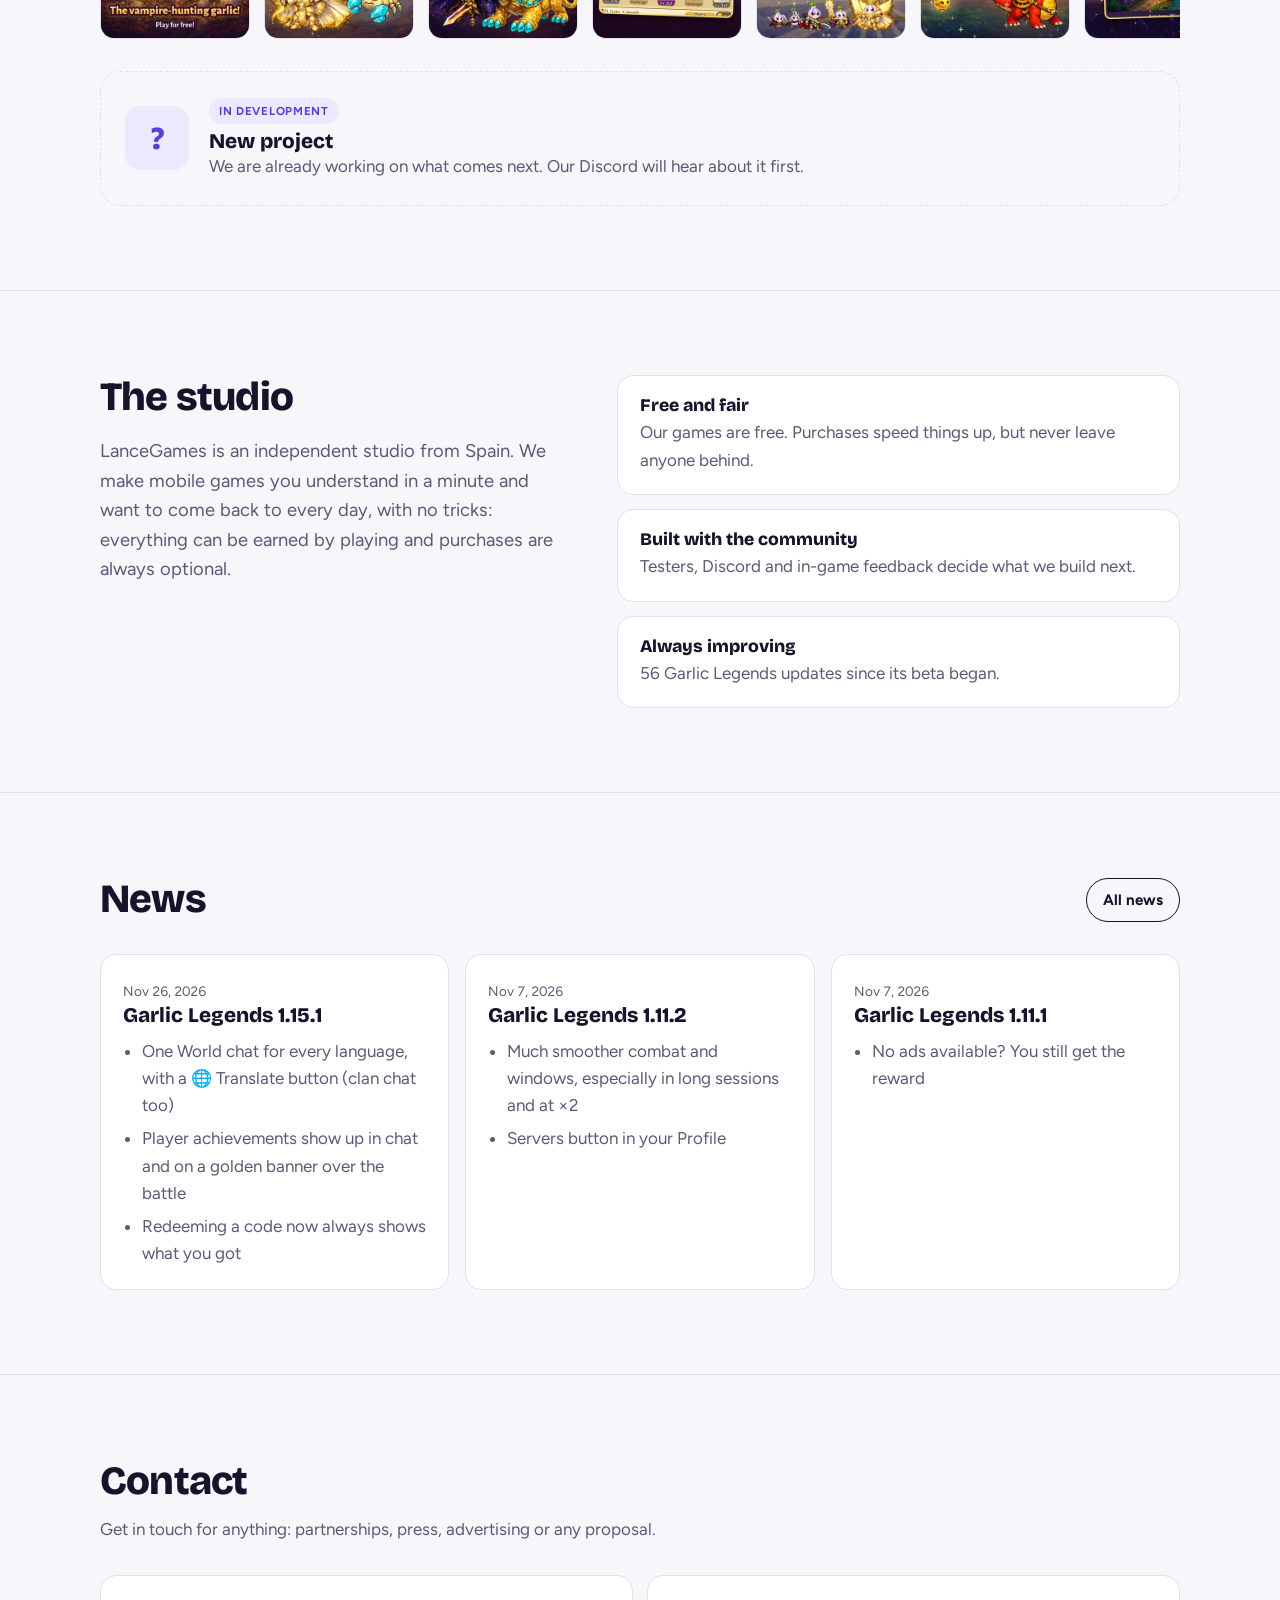
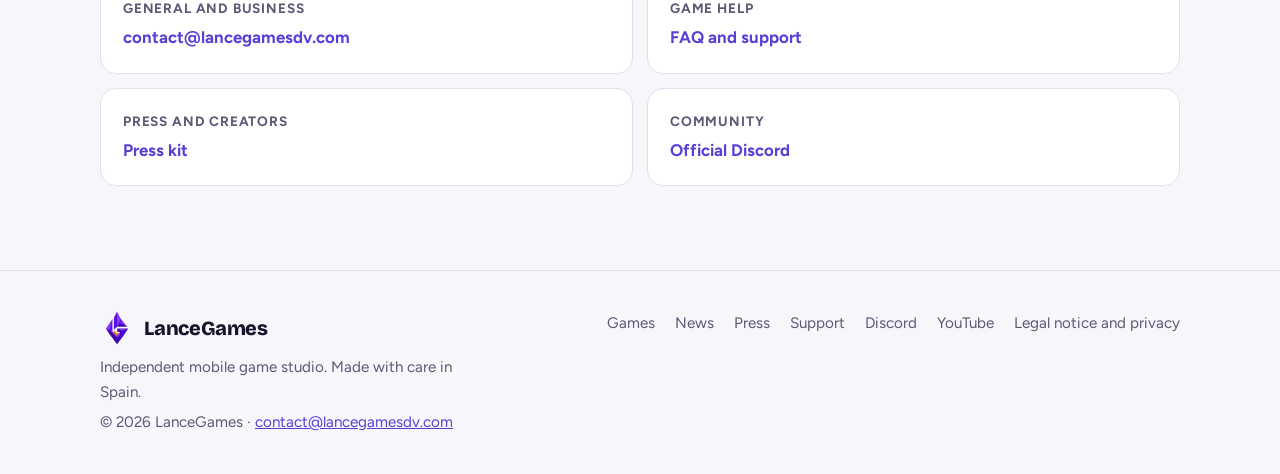
==== commit b27432a7: "Fuera el enlace de TikTok (cuenta cerrada)" ====
--- a/index.html
+++ b/index.html
@@ -17,7 +17,7 @@
 <link rel="apple-touch-icon" href="/apple-touch-icon.png">
 <link rel="preload" href="/assets/fonts/BricolageGrotesque-800-latin.woff2" as="font" type="font/woff2" crossorigin>
 <link rel="stylesheet" href="/assets/site.css">
-<script type="application/ld+json">{"@context": "https://schema.org", "@type": "Organization", "name": "LanceGames", "url": "https://lancegamesdv.com", "logo": "https://lancegamesdv.com/assets/img/logo.png", "email": "contact@lancegamesdv.com", "sameAs": ["https://discord.gg/Q7ATe9JPTj", "https://www.youtube.com/@LanceGamesDV", "https://www.tiktok.com/@garliclegends"]}</script>
+<script type="application/ld+json">{"@context": "https://schema.org", "@type": "Organization", "name": "LanceGames", "url": "https://lancegamesdv.com", "logo": "https://lancegamesdv.com/assets/img/logo.png", "email": "contact@lancegamesdv.com", "sameAs": ["https://discord.gg/Q7ATe9JPTj", "https://www.youtube.com/@LanceGamesDV"]}</script>
 <script>(function(){try{if(localStorage.getItem('lang'))return}catch(e){}var l=(navigator.language||'es').toLowerCase();if(l.indexOf('es')!==0)location.replace('/en/')})();</script>
 </head>
 <body>
@@ -87,7 +87,7 @@
   <div><a class="brand" href="/"><img src="/assets/img/logo-256.webp" alt="" width="34" height="34">LanceGames</a>
   <p style="margin-top:10px">Estudio independiente de videojuegos para móvil. Hecho con cariño en España.</p>
   <p style="margin-top:6px">© 2026 LanceGames · <a href="mailto:contact@lancegamesdv.com">contact@lancegamesdv.com</a></p></div>
-  <nav aria-label="footer"><a href="/#juegos">Juegos</a><a href="/noticias/">Noticias</a><a href="/prensa/">Prensa</a><a href="/soporte/">Soporte</a><a href="https://discord.gg/Q7ATe9JPTj">Discord</a><a href="https://www.youtube.com/@LanceGamesDV">YouTube</a><a href="https://www.tiktok.com/@garliclegends">TikTok</a><a href="/legal/">Aviso legal y privacidad</a></nav>
+  <nav aria-label="footer"><a href="/#juegos">Juegos</a><a href="/noticias/">Noticias</a><a href="/prensa/">Prensa</a><a href="/soporte/">Soporte</a><a href="https://discord.gg/Q7ATe9JPTj">Discord</a><a href="https://www.youtube.com/@LanceGamesDV">YouTube</a><a href="/legal/">Aviso legal y privacidad</a></nav>
 </div></footer>
 <script src="/assets/site.js" defer></script>
 </body>
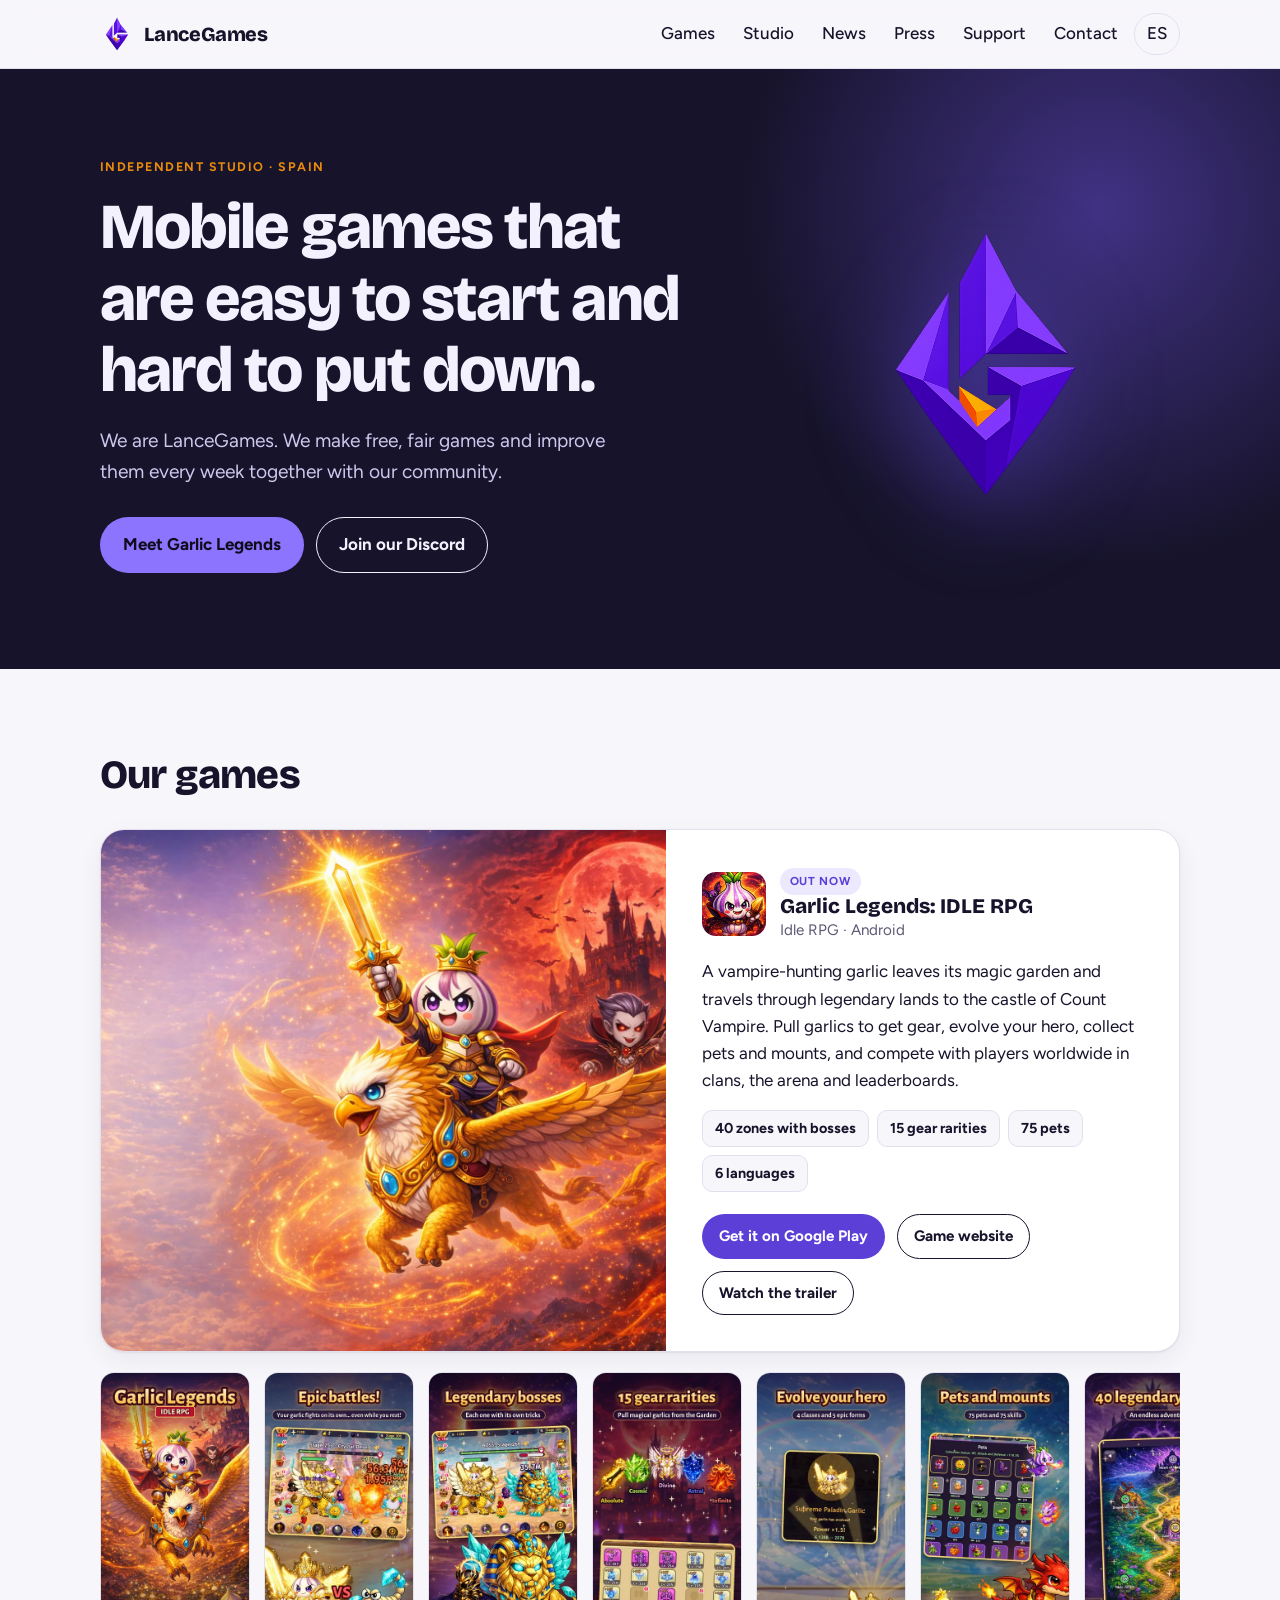
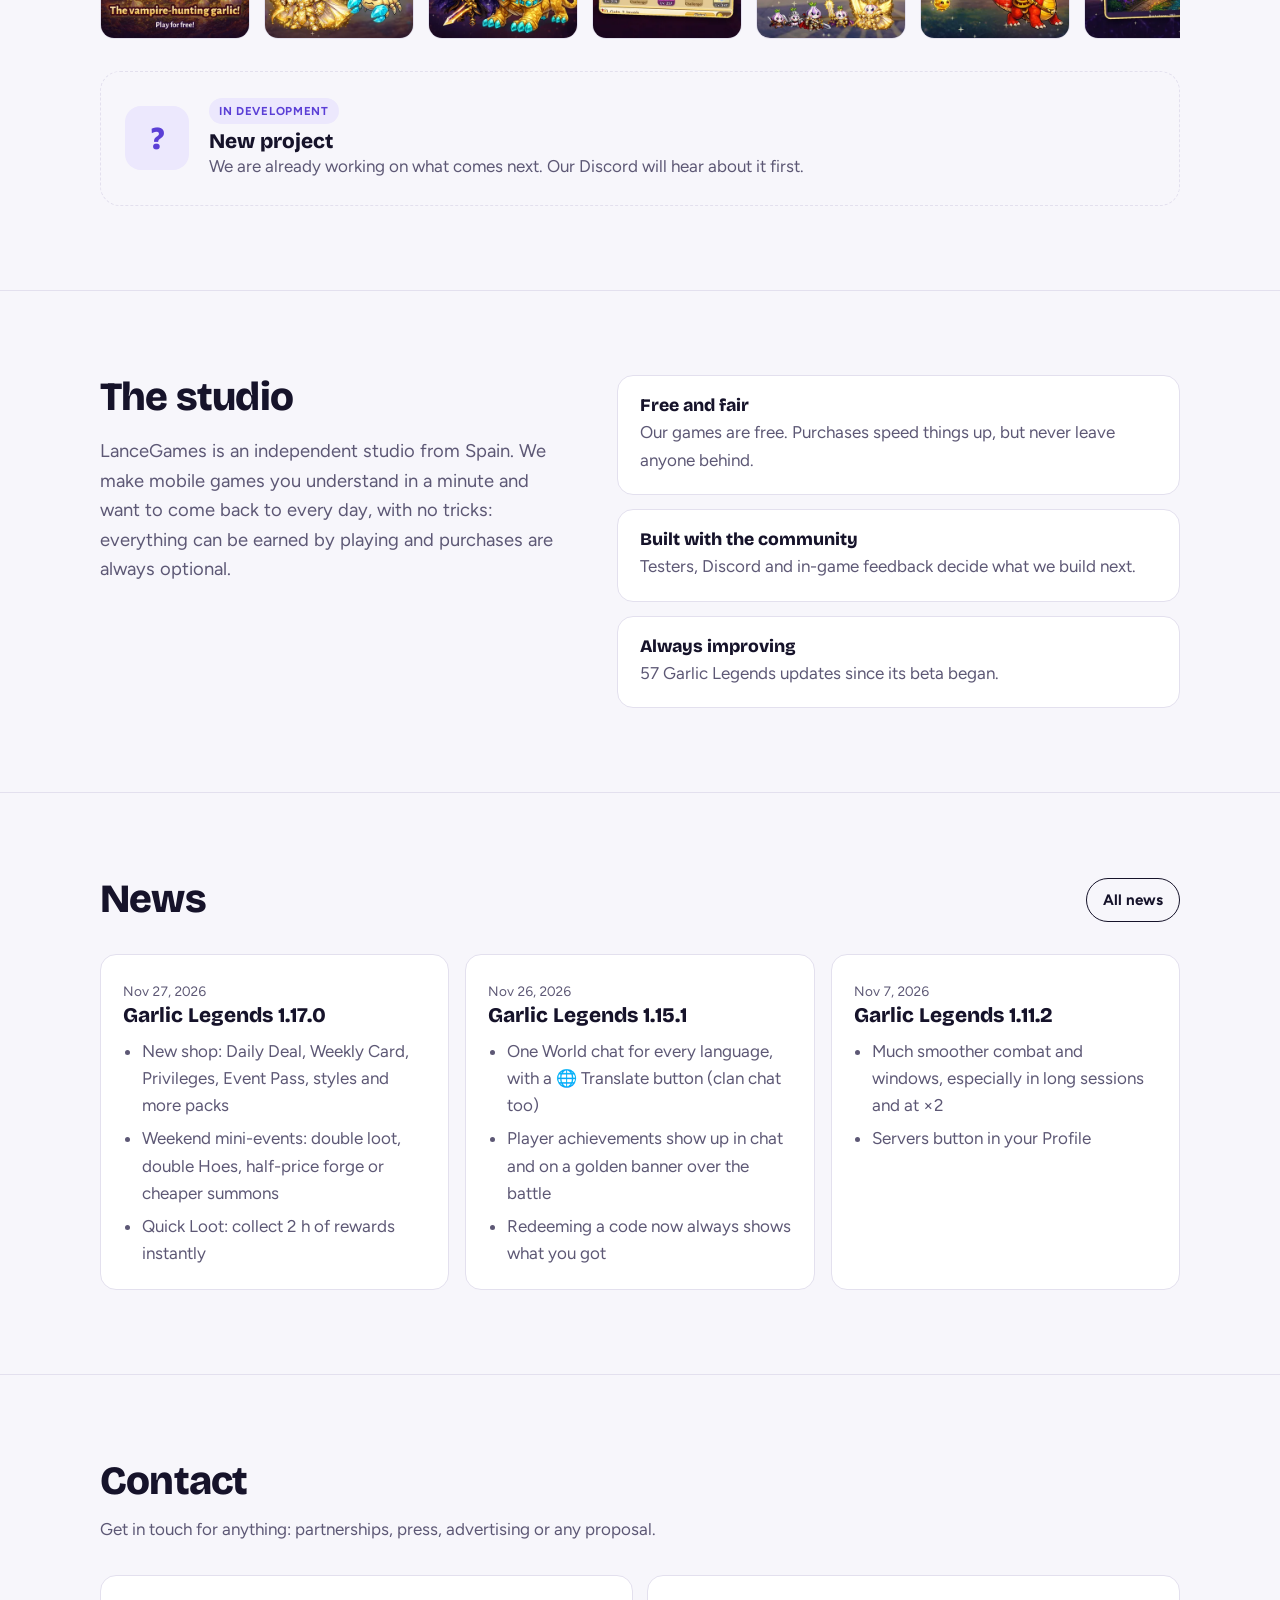
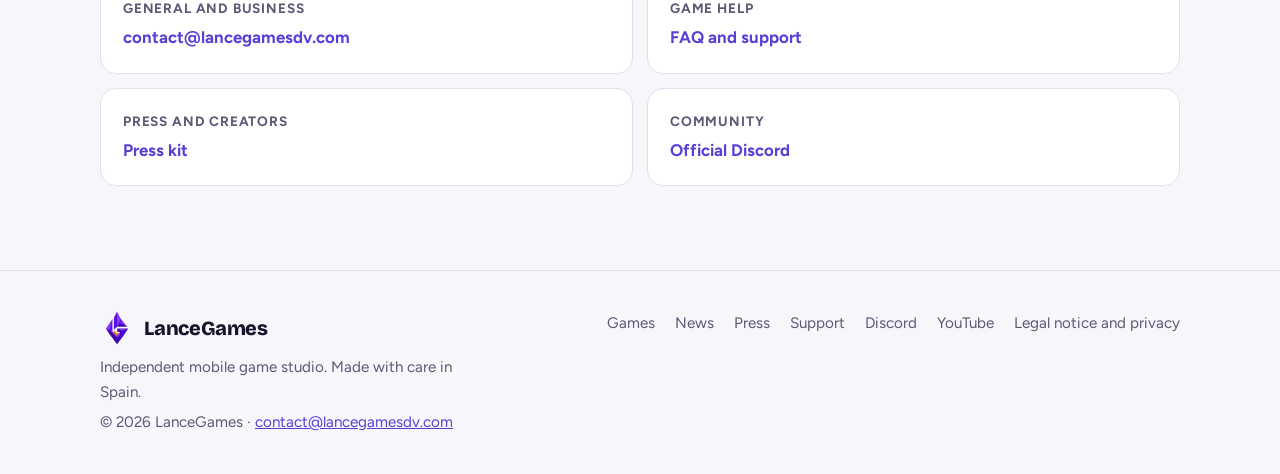
==== commit 6942679b: "Novedades de la 1.17.0" ====
--- a/index.html
+++ b/index.html
@@ -69,12 +69,12 @@
 
 <section class="block" id="estudio"><div class="wrap studio">
   <div style="display:grid;gap:18px"><h2>El estudio</h2><p style="font-size:1.15rem;color:var(--muted)">LanceGames es un estudio independiente de España. Creamos juegos para móvil que se entienden en un minuto y que dan ganas de volver cada día, sin trampas: todo se puede conseguir jugando y las compras son siempre opcionales.</p></div>
-  <div class="values"><div class="value"><h3>Gratis y justo</h3><p>Nuestros juegos son gratis. Lo que se compra adelanta, pero nunca deja a nadie fuera.</p></div><div class="value"><h3>Con la comunidad</h3><p>Probadores, Discord y comentarios desde el propio juego deciden qué hacemos después.</p></div><div class="value"><h3>Siempre mejorando</h3><p>56 actualizaciones de Garlic Legends desde que empezó su beta.</p></div></div>
+  <div class="values"><div class="value"><h3>Gratis y justo</h3><p>Nuestros juegos son gratis. Lo que se compra adelanta, pero nunca deja a nadie fuera.</p></div><div class="value"><h3>Con la comunidad</h3><p>Probadores, Discord y comentarios desde el propio juego deciden qué hacemos después.</p></div><div class="value"><h3>Siempre mejorando</h3><p>57 actualizaciones de Garlic Legends desde que empezó su beta.</p></div></div>
 </div></section>
 
 <section class="block" id="noticias"><div class="wrap">
   <div class="head"><h2>Noticias</h2><a class="btn ghost small" href="/noticias/">Todas las noticias</a></div>
-  <div class="news"><article class="post"><div><time datetime="2026-11-26">26 nov 2026</time><h3>Garlic Legends 1.15.1</h3></div><ul><li>Un solo chat Mundial para todos los idiomas, con botón 🌐 Traducir (también en el chat del clan)</li><li>Los logros de los jugadores salen en el chat y en una cinta dorada sobre el combate</li><li>Al canjear un código ya se ve siempre lo que te ha dado</li></ul></article><article class="post"><div><time datetime="2026-11-07">7 nov 2026</time><h3>Garlic Legends 1.11.2</h3></div><ul><li>Combate y ventanas mucho más fluidos, sobre todo en partidas largas y con el ×2</li><li>Botón Servidores en el Perfil</li></ul></article><article class="post"><div><time datetime="2026-11-07">7 nov 2026</time><h3>Garlic Legends 1.11.1</h3></div><ul><li>Si no hay ningún anuncio disponible, ahora recibes el premio igualmente</li></ul></article></div>
+  <div class="news"><article class="post"><div><time datetime="2026-11-27">27 nov 2026</time><h3>Garlic Legends 1.17.0</h3></div><ul><li>Tienda nueva: Oferta del día, tarjeta semanal, Privilegios, Pase del evento, estilos y más packs</li><li>Mini-eventos de fin de semana: botín doble, Azadas dobles, forja a mitad de precio o invocaciones rebajadas</li><li>Botín rápido: cobra 2 h de recompensas al momento</li></ul></article><article class="post"><div><time datetime="2026-11-26">26 nov 2026</time><h3>Garlic Legends 1.15.1</h3></div><ul><li>Un solo chat Mundial para todos los idiomas, con botón 🌐 Traducir (también en el chat del clan)</li><li>Los logros de los jugadores salen en el chat y en una cinta dorada sobre el combate</li><li>Al canjear un código ya se ve siempre lo que te ha dado</li></ul></article><article class="post"><div><time datetime="2026-11-07">7 nov 2026</time><h3>Garlic Legends 1.11.2</h3></div><ul><li>Combate y ventanas mucho más fluidos, sobre todo en partidas largas y con el ×2</li><li>Botón Servidores en el Perfil</li></ul></article></div>
 </div></section>
 
 <section class="block" id="contacto"><div class="wrap">
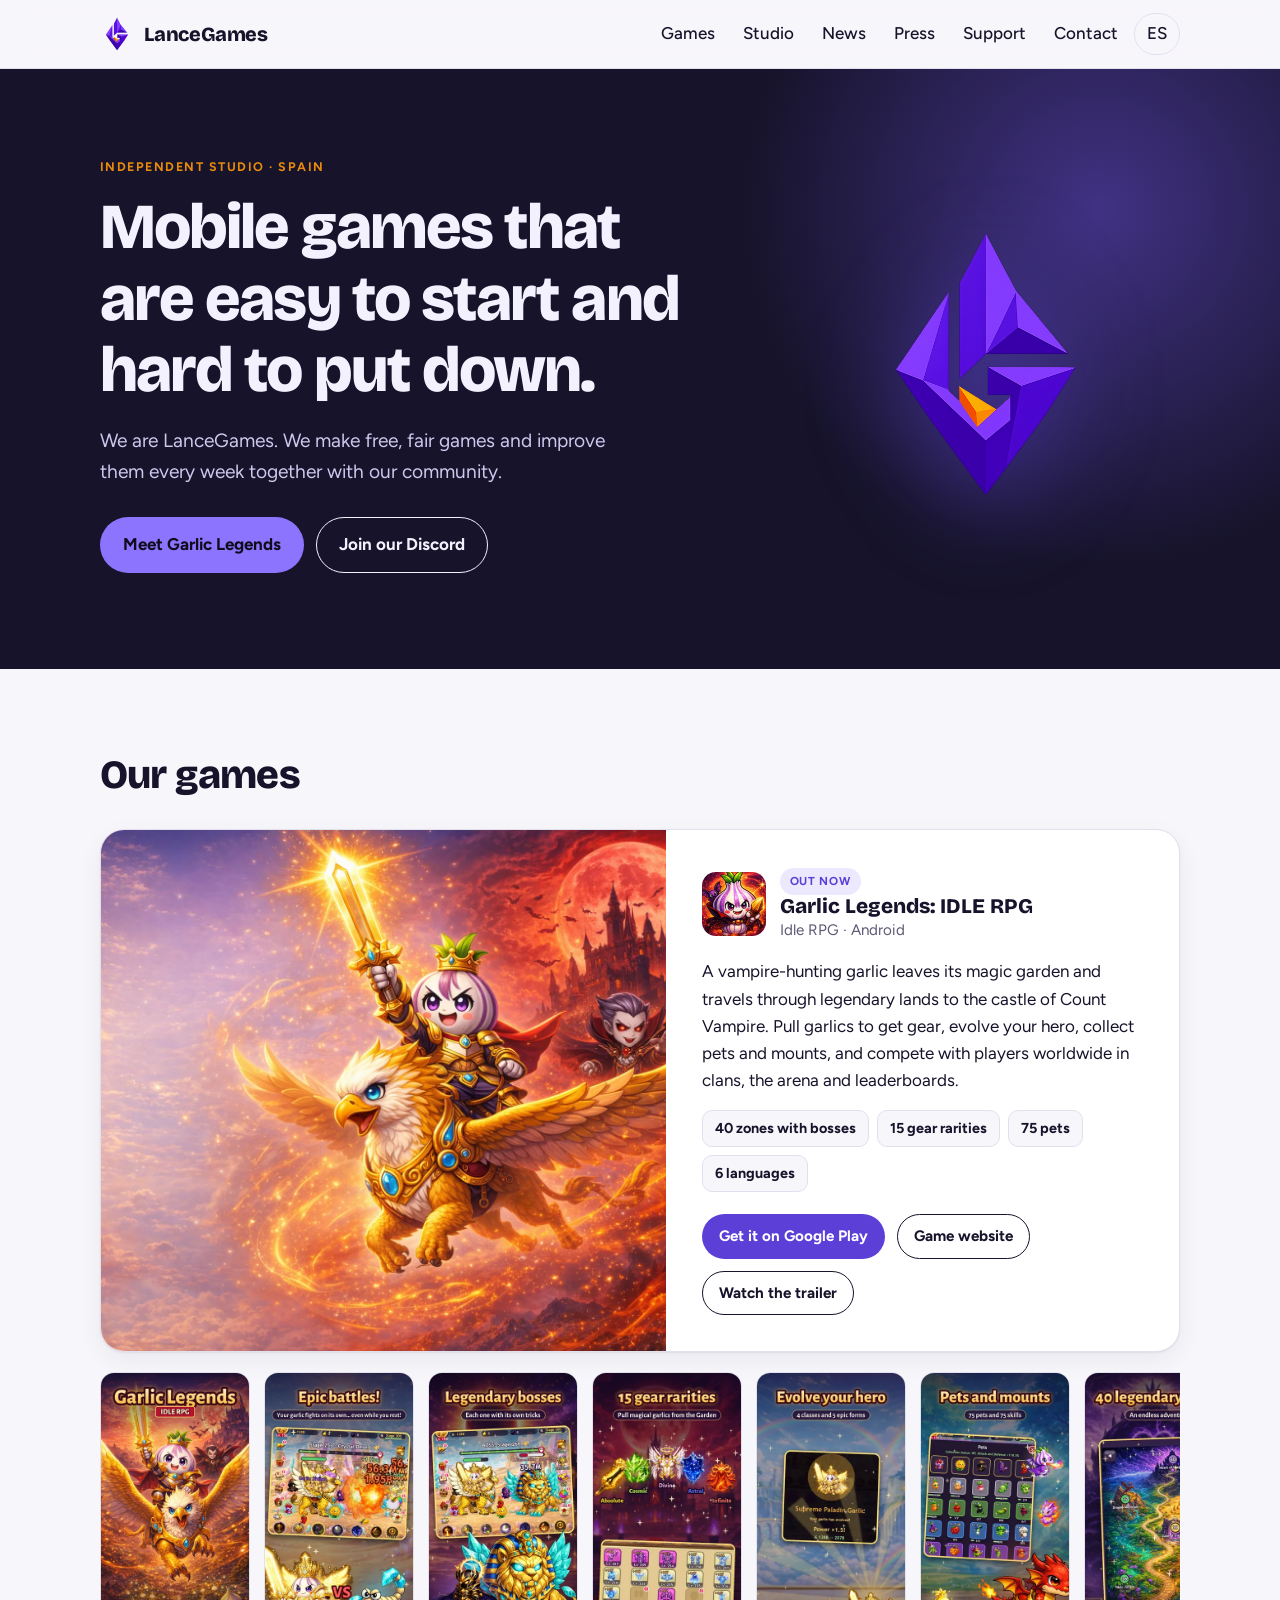
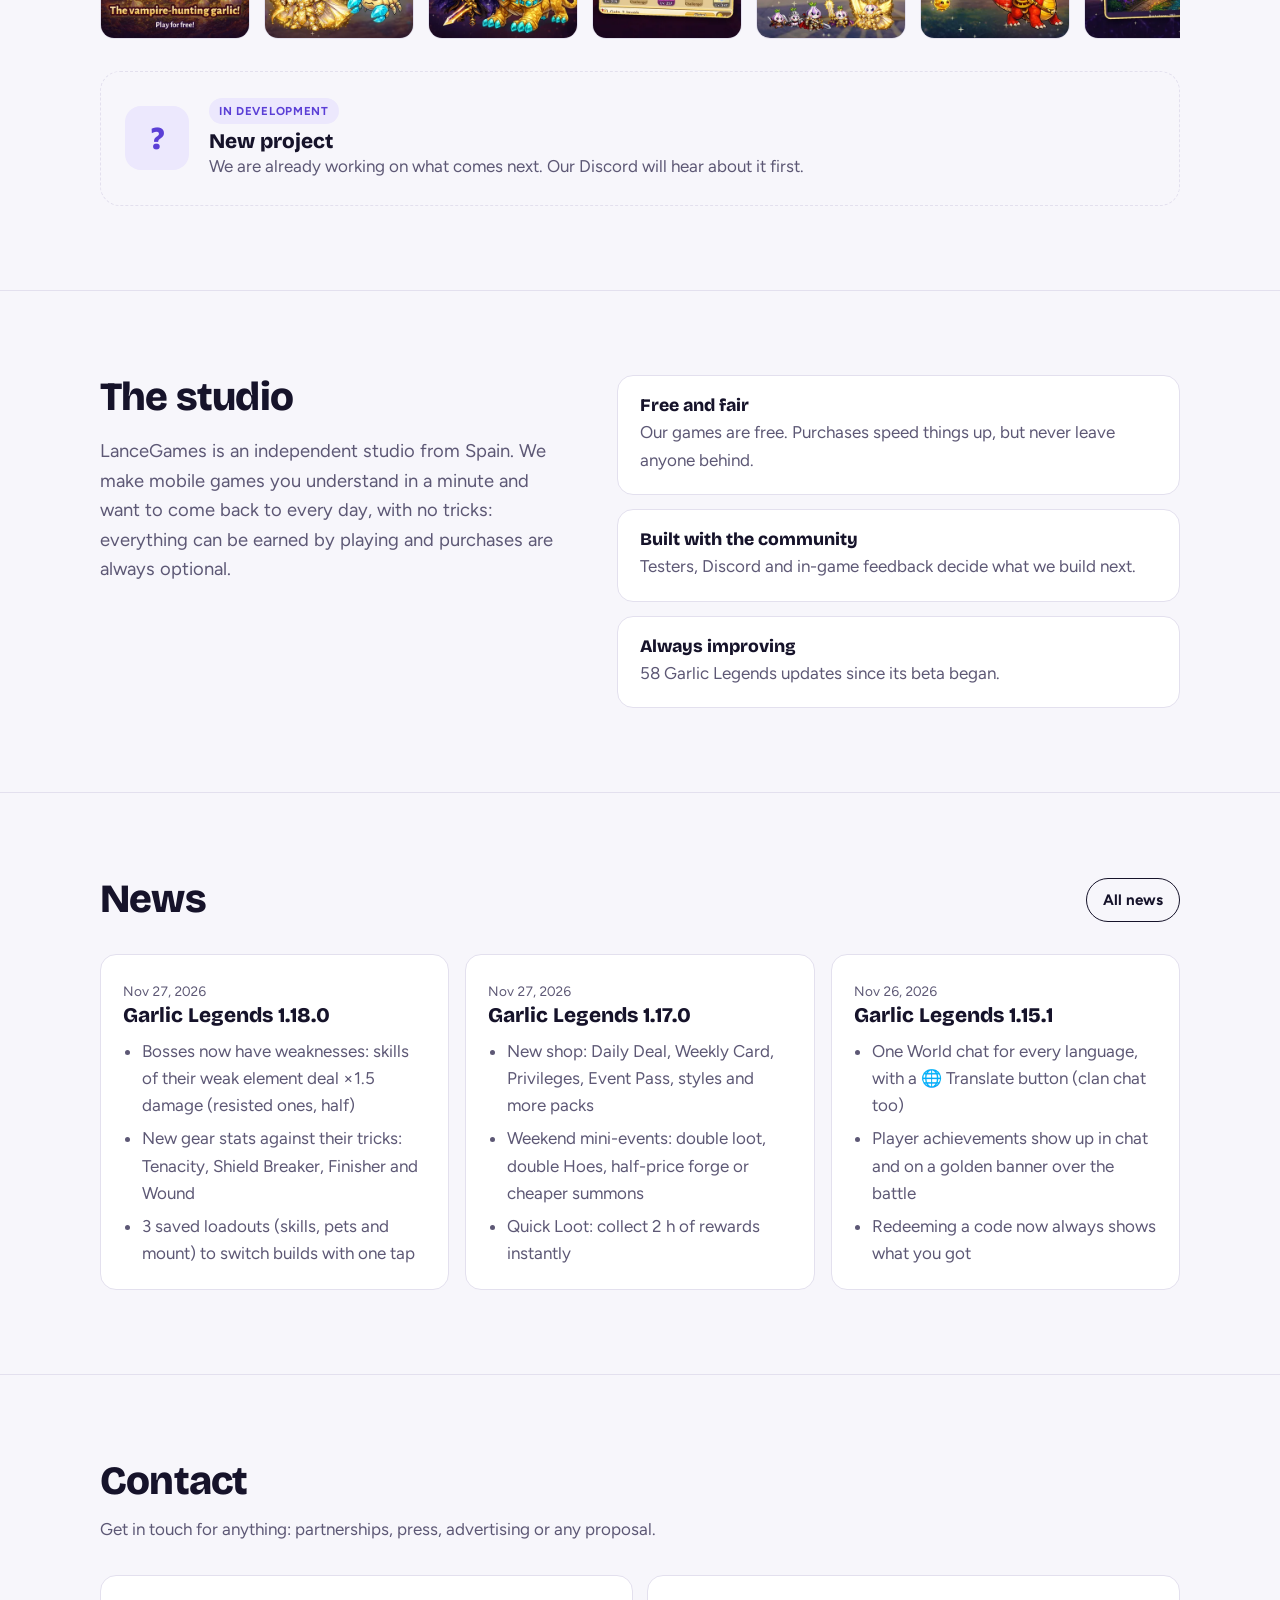
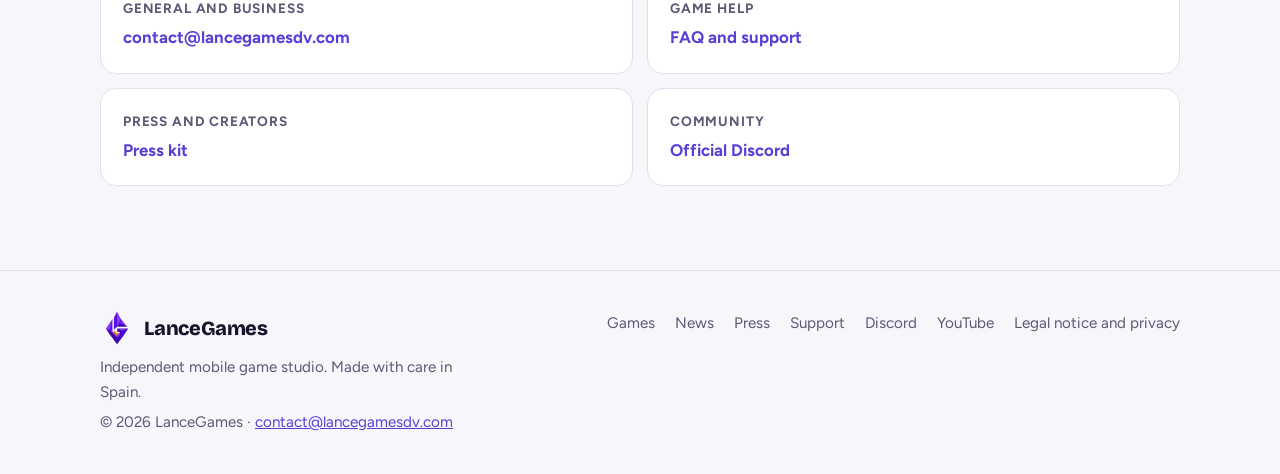
==== commit 65cadbd3: "Novedades: versión 1.18.0" ====
--- a/index.html
+++ b/index.html
@@ -69,12 +69,12 @@
 
 <section class="block" id="estudio"><div class="wrap studio">
   <div style="display:grid;gap:18px"><h2>El estudio</h2><p style="font-size:1.15rem;color:var(--muted)">LanceGames es un estudio independiente de España. Creamos juegos para móvil que se entienden en un minuto y que dan ganas de volver cada día, sin trampas: todo se puede conseguir jugando y las compras son siempre opcionales.</p></div>
-  <div class="values"><div class="value"><h3>Gratis y justo</h3><p>Nuestros juegos son gratis. Lo que se compra adelanta, pero nunca deja a nadie fuera.</p></div><div class="value"><h3>Con la comunidad</h3><p>Probadores, Discord y comentarios desde el propio juego deciden qué hacemos después.</p></div><div class="value"><h3>Siempre mejorando</h3><p>57 actualizaciones de Garlic Legends desde que empezó su beta.</p></div></div>
+  <div class="values"><div class="value"><h3>Gratis y justo</h3><p>Nuestros juegos son gratis. Lo que se compra adelanta, pero nunca deja a nadie fuera.</p></div><div class="value"><h3>Con la comunidad</h3><p>Probadores, Discord y comentarios desde el propio juego deciden qué hacemos después.</p></div><div class="value"><h3>Siempre mejorando</h3><p>58 actualizaciones de Garlic Legends desde que empezó su beta.</p></div></div>
 </div></section>
 
 <section class="block" id="noticias"><div class="wrap">
   <div class="head"><h2>Noticias</h2><a class="btn ghost small" href="/noticias/">Todas las noticias</a></div>
-  <div class="news"><article class="post"><div><time datetime="2026-11-27">27 nov 2026</time><h3>Garlic Legends 1.17.0</h3></div><ul><li>Tienda nueva: Oferta del día, tarjeta semanal, Privilegios, Pase del evento, estilos y más packs</li><li>Mini-eventos de fin de semana: botín doble, Azadas dobles, forja a mitad de precio o invocaciones rebajadas</li><li>Botín rápido: cobra 2 h de recompensas al momento</li></ul></article><article class="post"><div><time datetime="2026-11-26">26 nov 2026</time><h3>Garlic Legends 1.15.1</h3></div><ul><li>Un solo chat Mundial para todos los idiomas, con botón 🌐 Traducir (también en el chat del clan)</li><li>Los logros de los jugadores salen en el chat y en una cinta dorada sobre el combate</li><li>Al canjear un código ya se ve siempre lo que te ha dado</li></ul></article><article class="post"><div><time datetime="2026-11-07">7 nov 2026</time><h3>Garlic Legends 1.11.2</h3></div><ul><li>Combate y ventanas mucho más fluidos, sobre todo en partidas largas y con el ×2</li><li>Botón Servidores en el Perfil</li></ul></article></div>
+  <div class="news"><article class="post"><div><time datetime="2026-11-27">27 nov 2026</time><h3>Garlic Legends 1.18.0</h3></div><ul><li>Los jefes tienen debilidades: las habilidades de su elemento débil hacen ×1,5 de daño (y las que resiste, la mitad)</li><li>Nuevas estadísticas del equipo contra sus trucos: Tenacidad, Rompeescudos, Remate y Herida</li><li>3 equipos guardados (habilidades, mascotas y montura) para cambiar de build con un toque</li></ul></article><article class="post"><div><time datetime="2026-11-27">27 nov 2026</time><h3>Garlic Legends 1.17.0</h3></div><ul><li>Tienda nueva: Oferta del día, tarjeta semanal, Privilegios, Pase del evento, estilos y más packs</li><li>Mini-eventos de fin de semana: botín doble, Azadas dobles, forja a mitad de precio o invocaciones rebajadas</li><li>Botín rápido: cobra 2 h de recompensas al momento</li></ul></article><article class="post"><div><time datetime="2026-11-26">26 nov 2026</time><h3>Garlic Legends 1.15.1</h3></div><ul><li>Un solo chat Mundial para todos los idiomas, con botón 🌐 Traducir (también en el chat del clan)</li><li>Los logros de los jugadores salen en el chat y en una cinta dorada sobre el combate</li><li>Al canjear un código ya se ve siempre lo que te ha dado</li></ul></article></div>
 </div></section>
 
 <section class="block" id="contacto"><div class="wrap">
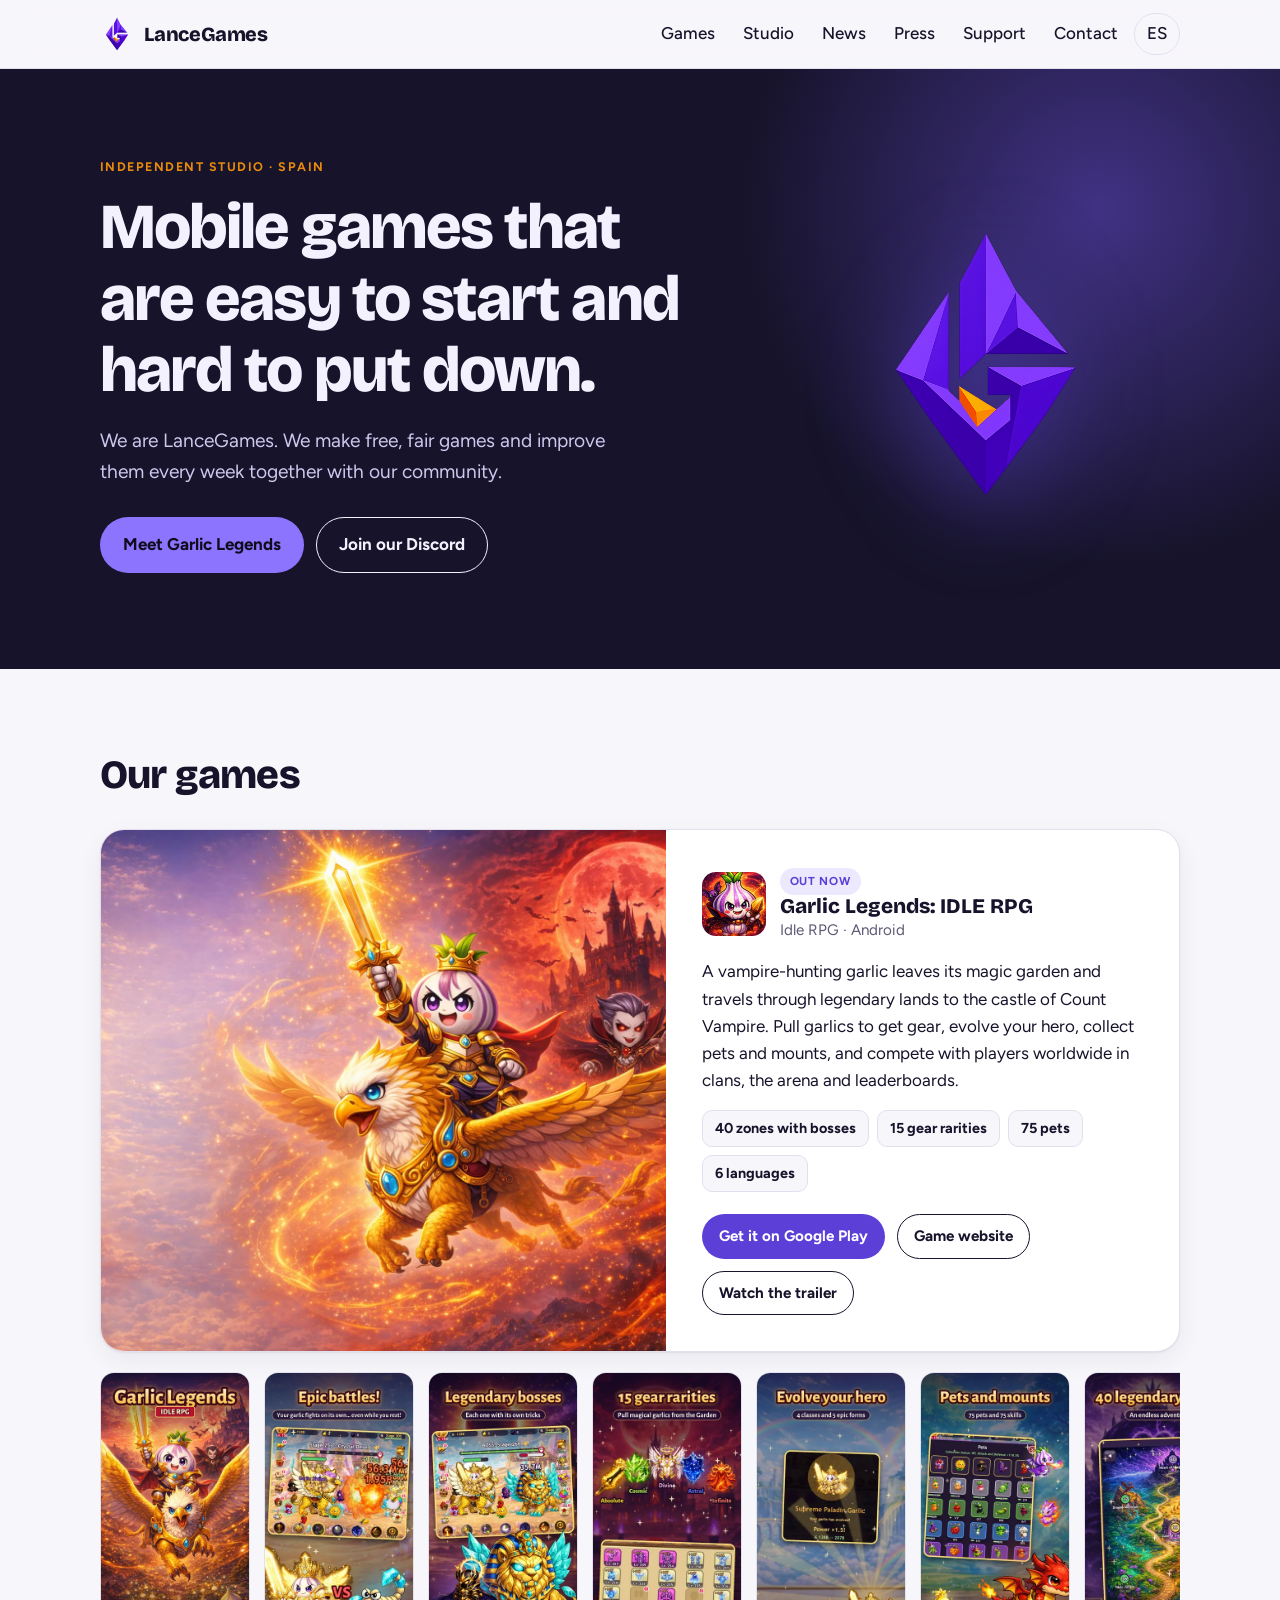
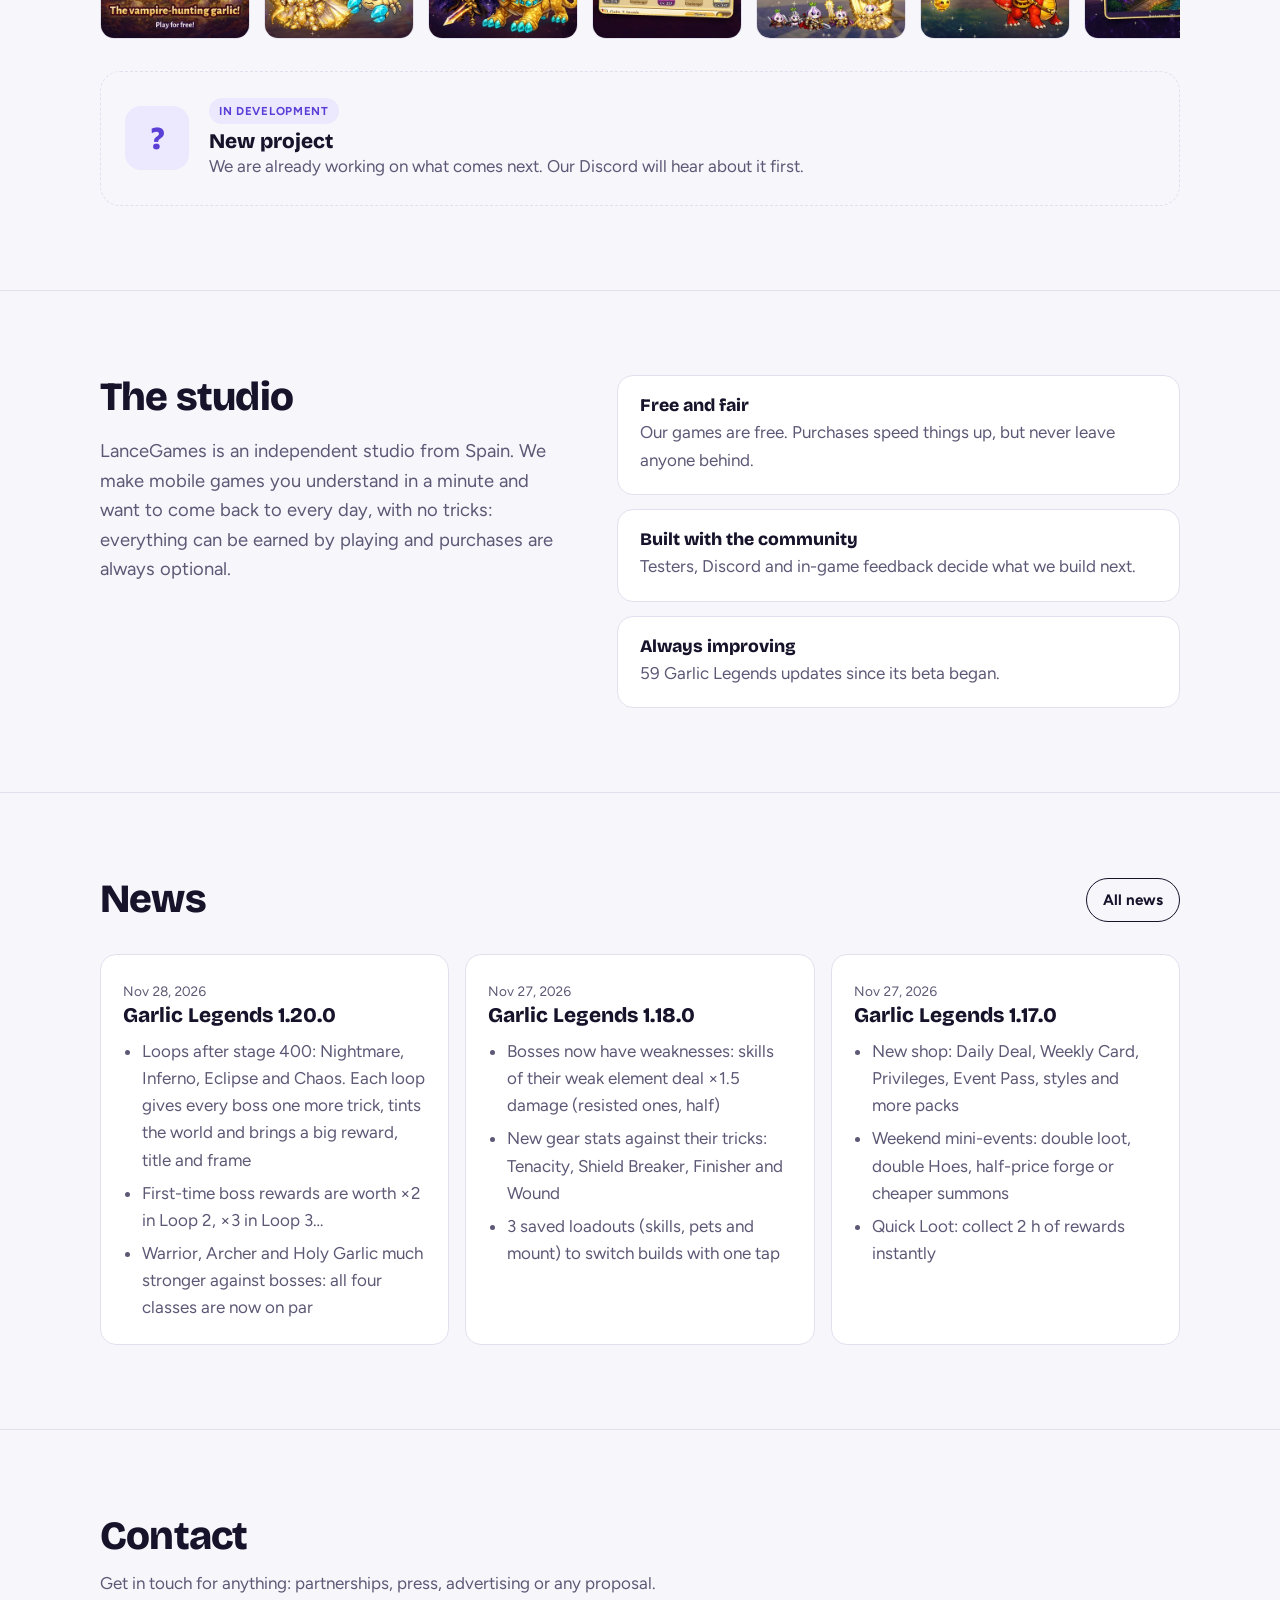
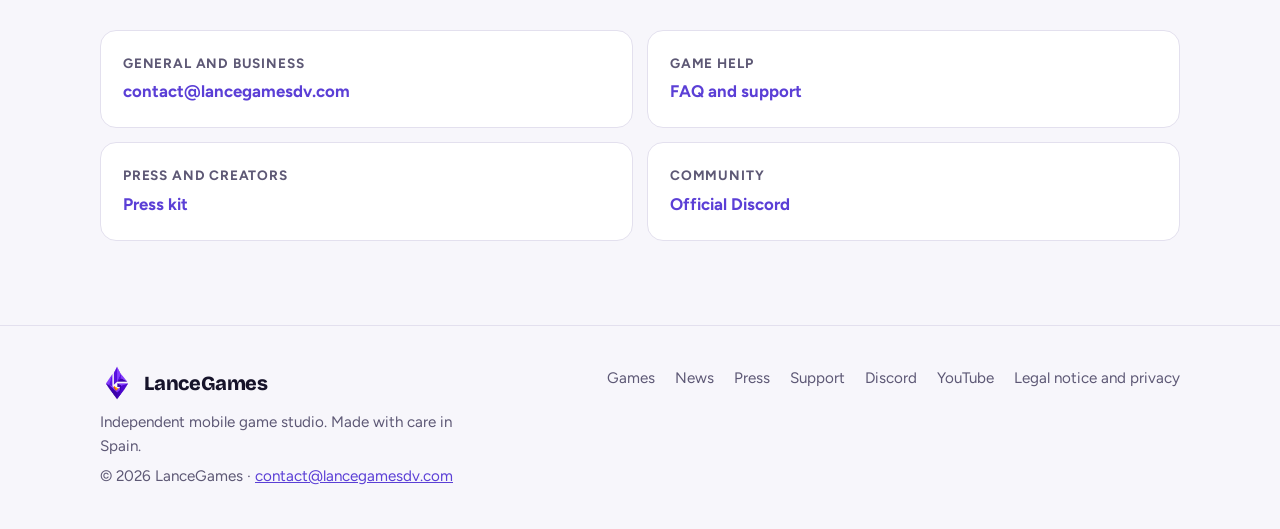
==== commit 24cc075d: "Novedades 1.20.0" ====
--- a/index.html
+++ b/index.html
@@ -69,12 +69,12 @@
 
 <section class="block" id="estudio"><div class="wrap studio">
   <div style="display:grid;gap:18px"><h2>El estudio</h2><p style="font-size:1.15rem;color:var(--muted)">LanceGames es un estudio independiente de España. Creamos juegos para móvil que se entienden en un minuto y que dan ganas de volver cada día, sin trampas: todo se puede conseguir jugando y las compras son siempre opcionales.</p></div>
-  <div class="values"><div class="value"><h3>Gratis y justo</h3><p>Nuestros juegos son gratis. Lo que se compra adelanta, pero nunca deja a nadie fuera.</p></div><div class="value"><h3>Con la comunidad</h3><p>Probadores, Discord y comentarios desde el propio juego deciden qué hacemos después.</p></div><div class="value"><h3>Siempre mejorando</h3><p>58 actualizaciones de Garlic Legends desde que empezó su beta.</p></div></div>
+  <div class="values"><div class="value"><h3>Gratis y justo</h3><p>Nuestros juegos son gratis. Lo que se compra adelanta, pero nunca deja a nadie fuera.</p></div><div class="value"><h3>Con la comunidad</h3><p>Probadores, Discord y comentarios desde el propio juego deciden qué hacemos después.</p></div><div class="value"><h3>Siempre mejorando</h3><p>59 actualizaciones de Garlic Legends desde que empezó su beta.</p></div></div>
 </div></section>
 
 <section class="block" id="noticias"><div class="wrap">
   <div class="head"><h2>Noticias</h2><a class="btn ghost small" href="/noticias/">Todas las noticias</a></div>
-  <div class="news"><article class="post"><div><time datetime="2026-11-27">27 nov 2026</time><h3>Garlic Legends 1.18.0</h3></div><ul><li>Los jefes tienen debilidades: las habilidades de su elemento débil hacen ×1,5 de daño (y las que resiste, la mitad)</li><li>Nuevas estadísticas del equipo contra sus trucos: Tenacidad, Rompeescudos, Remate y Herida</li><li>3 equipos guardados (habilidades, mascotas y montura) para cambiar de build con un toque</li></ul></article><article class="post"><div><time datetime="2026-11-27">27 nov 2026</time><h3>Garlic Legends 1.17.0</h3></div><ul><li>Tienda nueva: Oferta del día, tarjeta semanal, Privilegios, Pase del evento, estilos y más packs</li><li>Mini-eventos de fin de semana: botín doble, Azadas dobles, forja a mitad de precio o invocaciones rebajadas</li><li>Botín rápido: cobra 2 h de recompensas al momento</li></ul></article><article class="post"><div><time datetime="2026-11-26">26 nov 2026</time><h3>Garlic Legends 1.15.1</h3></div><ul><li>Un solo chat Mundial para todos los idiomas, con botón 🌐 Traducir (también en el chat del clan)</li><li>Los logros de los jugadores salen en el chat y en una cinta dorada sobre el combate</li><li>Al canjear un código ya se ve siempre lo que te ha dado</li></ul></article></div>
+  <div class="news"><article class="post"><div><time datetime="2026-11-28">28 nov 2026</time><h3>Garlic Legends 1.20.0</h3></div><ul><li>Vueltas tras la etapa 400: Pesadilla, Infierno, Eclipse y Caos. Cada vuelta da a todos los jefes un truco más, tiñe el mundo de su color y trae un gran premio, título y marco propios</li><li>Los primeros premios de cada jefe valen ×2 en la Vuelta 2, ×3 en la 3…</li><li>Guerrero, Arquero y Ajo Sagrado, mucho más fuertes contra los jefes: ahora las cuatro clases están a la par</li></ul></article><article class="post"><div><time datetime="2026-11-27">27 nov 2026</time><h3>Garlic Legends 1.18.0</h3></div><ul><li>Los jefes tienen debilidades: las habilidades de su elemento débil hacen ×1,5 de daño (y las que resiste, la mitad)</li><li>Nuevas estadísticas del equipo contra sus trucos: Tenacidad, Rompeescudos, Remate y Herida</li><li>3 equipos guardados (habilidades, mascotas y montura) para cambiar de build con un toque</li></ul></article><article class="post"><div><time datetime="2026-11-27">27 nov 2026</time><h3>Garlic Legends 1.17.0</h3></div><ul><li>Tienda nueva: Oferta del día, tarjeta semanal, Privilegios, Pase del evento, estilos y más packs</li><li>Mini-eventos de fin de semana: botín doble, Azadas dobles, forja a mitad de precio o invocaciones rebajadas</li><li>Botín rápido: cobra 2 h de recompensas al momento</li></ul></article></div>
 </div></section>
 
 <section class="block" id="contacto"><div class="wrap">
